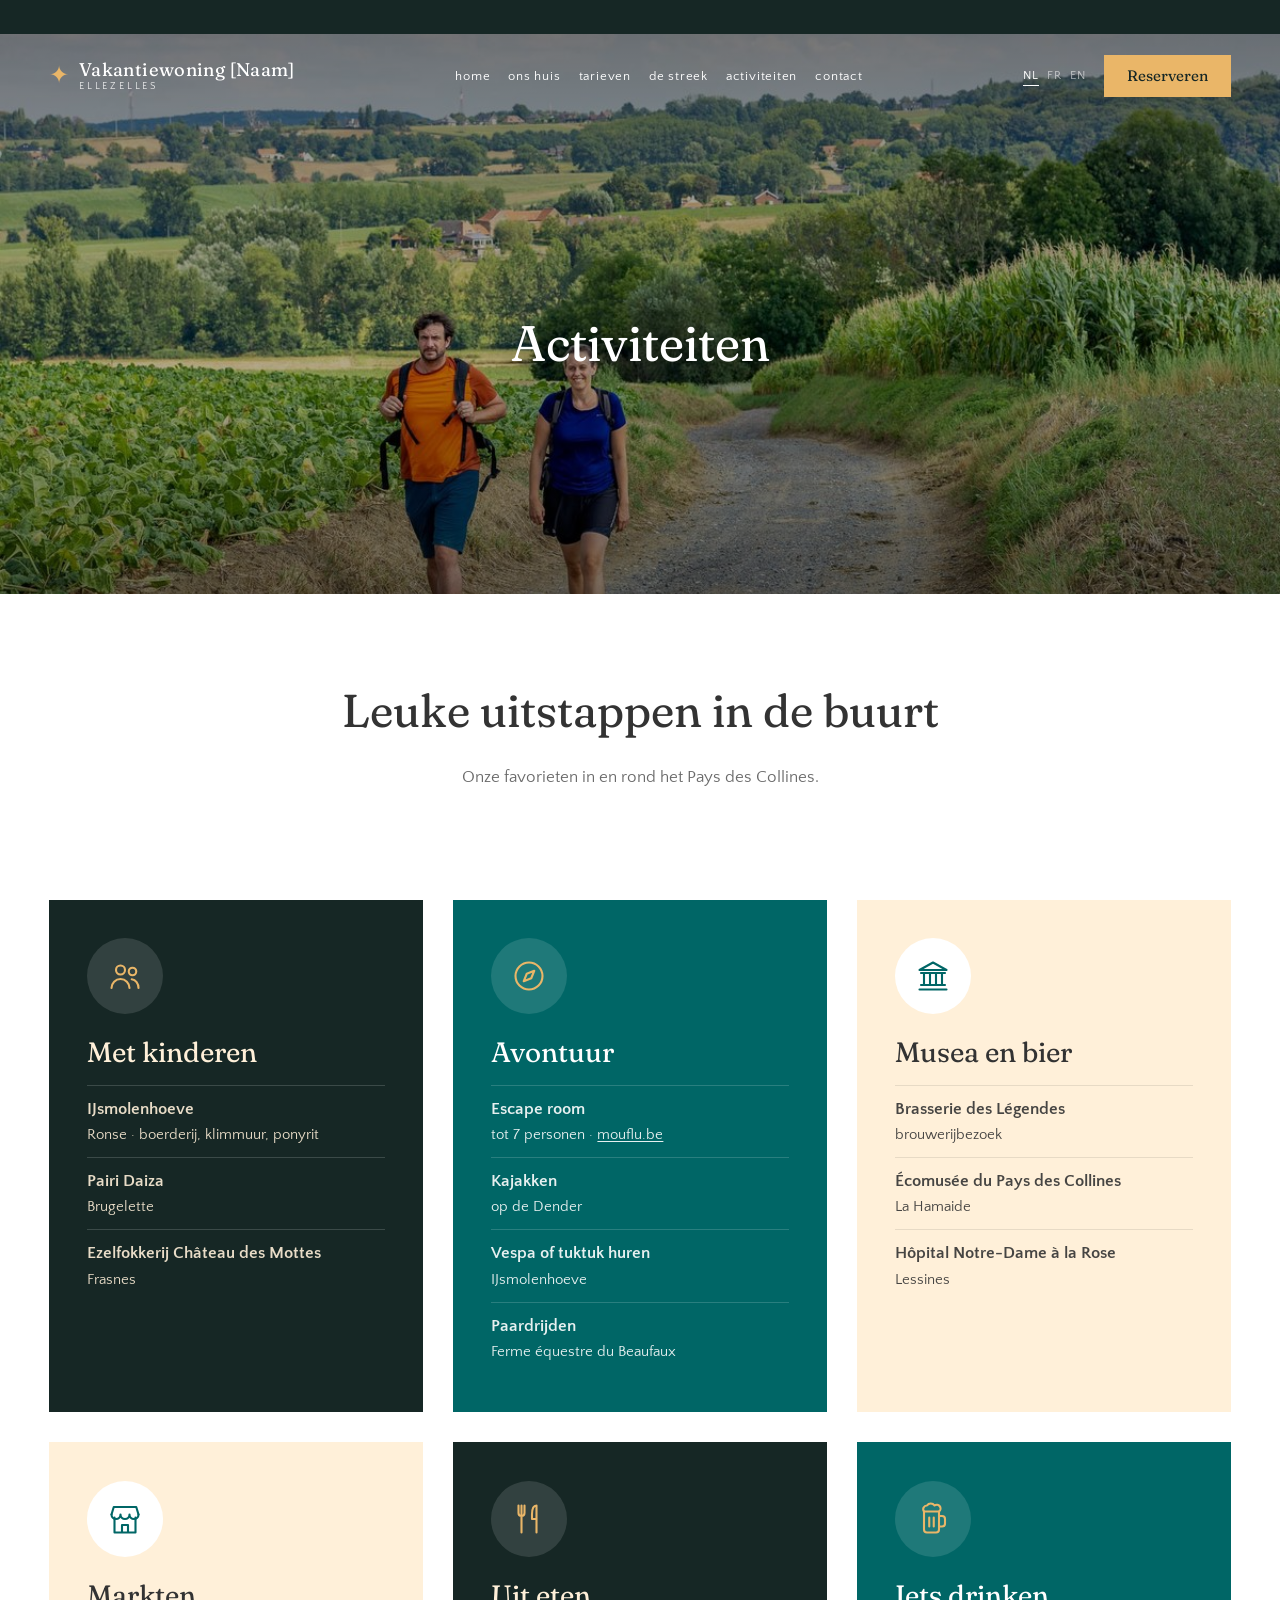
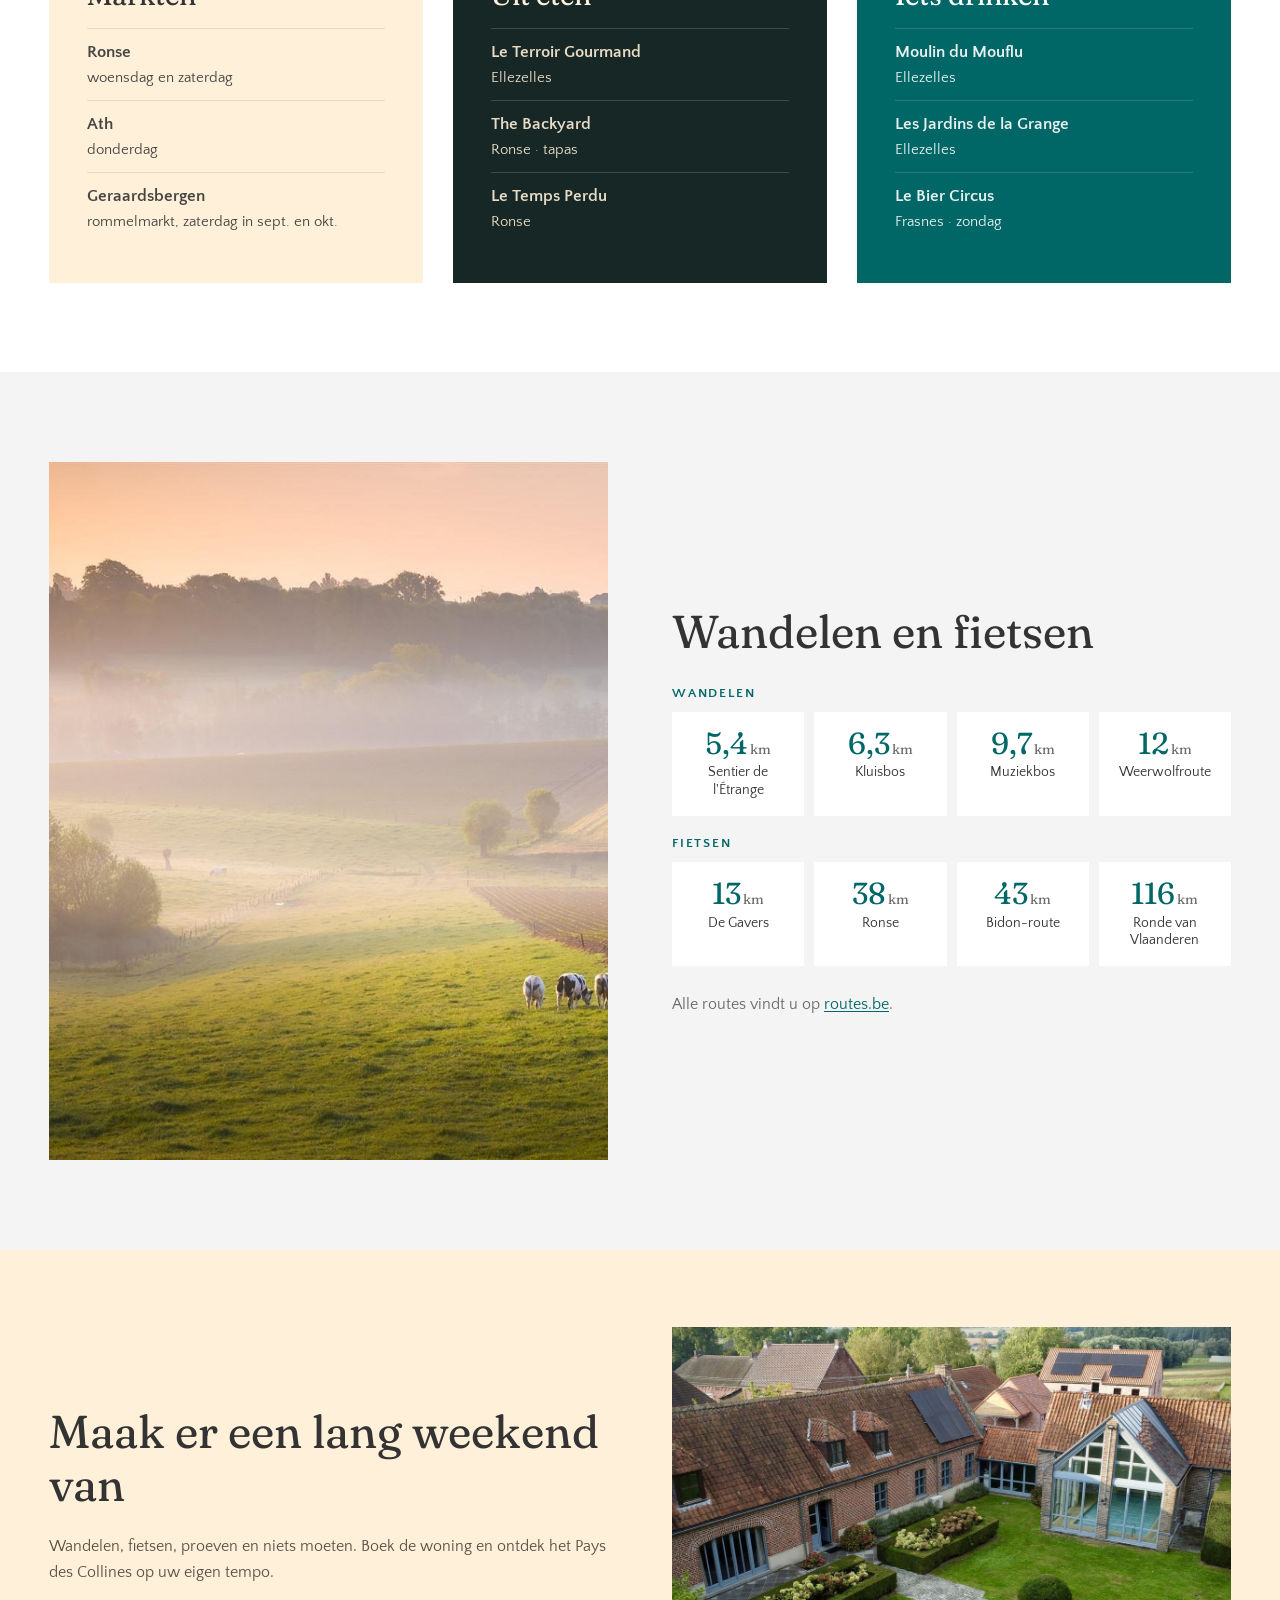
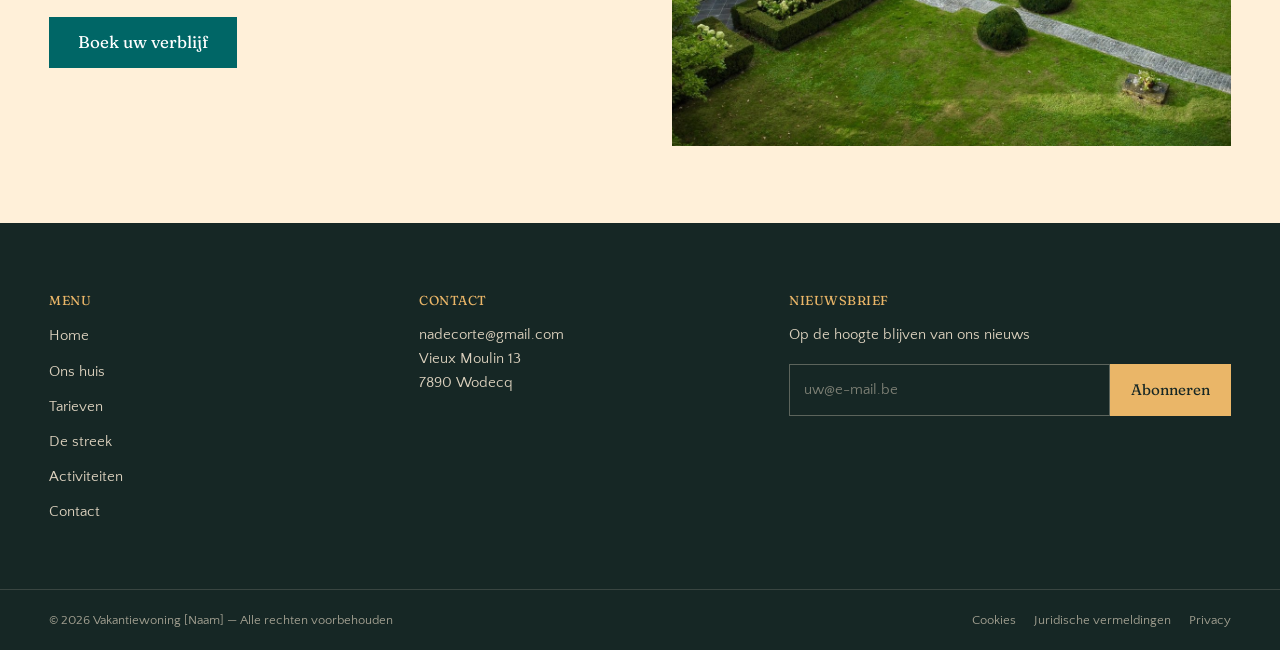
==== activiteiten.html @ 10ca9079 "Activiteiten: Les Frères Louise weg Co-Authored-By: Claude Opus 5.5 <noreply@anthropic.com>" ====
<!DOCTYPE html>
<html lang="nl">
<head>
<meta charset="utf-8">
<meta name="viewport" content="width=device-width, initial-scale=1">
<title>Activiteiten — Vakantiewoning [Naam] in Ellezelles</title>
<meta name="description" content="Leuke uitstappen rond Ellezelles: activiteiten voor kinderen, avontuur, musea, wandel- en fietsroutes en de beste adressen om te eten en te drinken.">

<link rel="preconnect" href="https://fonts.googleapis.com">
<link rel="preconnect" href="https://fonts.gstatic.com" crossorigin>
<!-- LETTERTYPE KOPPEN — zie css/style.css, blok 1b. -->
<link href="https://fonts.googleapis.com/css2?family=Fraunces:SOFT,WONK,opsz,wght@0..100,0..1,9..144,300..500&family=Quattrocento+Sans:wght@400;700&display=swap" rel="stylesheet">
<link rel="stylesheet" href="css/style.css?v=42">
</head>
<body>

<a class="skip-link" href="#main">Naar de inhoud</a>

<!-- ============ AANBIEDINGENBALK ============ -->
<div class="topbar">
  <div class="topbar__track">
    <a href="contact.html#beschikbaarheid">Midweek Escape — 2 nachten vanaf &euro;180</a>
    <a href="contact.html">Wandelarrangement Pays des Collines</a>
    <a href="contact.html">Cadeaubon vanaf &euro;75</a>
    <a href="contact.html#beschikbaarheid">Last minute: dit weekend</a>
  </div>
</div>

<!-- ============ HEADER ============ -->
<header class="header" id="header">
  <div class="header__inner">

    <a class="logo" href="index.html">
      <span class="logo__mark">&#10022;</span>
      <span class="logo__text">
        <strong>Vakantiewoning [Naam]</strong>
        <em>Ellezelles</em>
      </span>
    </a>

    <nav class="nav" id="nav" aria-label="Hoofdnavigatie">
      <ul class="nav__list">
        <li><a href="index.html">Home</a></li>
        <li><a href="over-ons.html">Ons huis</a></li>
        <li><a href="tarieven.html">Tarieven</a></li>
        <li><a href="de-streek.html">De streek</a></li>
        <li><a href="activiteiten.html" aria-current="page">Activiteiten</a></li>
        <li><a href="contact.html">Contact</a></li>
        <li class="nav__cta"><a href="contact.html#beschikbaarheid">Reserveren</a></li>
      </ul>
    </nav>

    <div class="header__actions">
      <div class="lang" aria-label="Taal">
        <a class="is-active" href="#">NL</a>
        <a href="#">FR</a>
        <a href="#">EN</a>
      </div>
      <a class="btn btn--gold" href="contact.html#beschikbaarheid">Reserveren</a>
      <button class="burger" id="burger" aria-expanded="false" aria-controls="nav" aria-label="Navigatie wisselen">
        <span></span><span></span><span></span>
      </button>
    </div>

  </div>
</header>


<main id="main">

  <!-- ============ 1. PAGINAHERO ============ -->
  <section class="pagehero">
    <img class="pagehero__img" src="images/streek/600_1432-Edit_0.jpg" alt="Twee wandelaars op een veldweg tussen de heuvels">
    <div class="pagehero__overlay"></div>
    <div class="pagehero__content">
      <h1>Activiteiten</h1>
    </div>
  </section>

  <!-- ============ 2. INTRO ============ -->
  <section class="section">
    <div class="container">
      <div class="prose">
        <h2>Leuke uitstappen in de buurt</h2>
        <p>Onze favorieten in en rond het Pays des Collines.</p>
      </div>
    </div>
  </section>

  <!-- ============ 3. UITSTAPPEN (6 gekleurde tegels) ============ -->
  <!-- Kleur van een tegel: uitje--donker, uitje--teal of uitje--creme.
       Een tip toevoegen = een <li> kopiëren binnen de tegel. -->
  <section class="section section--tight">
    <div class="container uitjes">

      <article class="uitje uitje--donker">
        <span class="uitje__icoon" aria-hidden="true">
          <svg viewBox="0 0 24 24"><circle cx="9" cy="8" r="3"/><path d="M3 20c0-3.3 2.7-6 6-6s6 2.7 6 6"/><circle cx="17" cy="9" r="2.5"/><path d="M16.5 14.2c2.6.3 4.5 2.8 4.5 5.8"/></svg>
        </span>
        <h3>Met kinderen</h3>
        <ul>
          <li><strong>IJsmolenhoeve</strong> Ronse &middot; boerderij, klimmuur, ponyrit</li>
          <li><strong>Pairi Daiza</strong> Brugelette</li>
          <li><strong>Ezelfokkerij Château des Mottes</strong> Frasnes</li>
        </ul>
      </article>

      <article class="uitje uitje--teal">
        <span class="uitje__icoon" aria-hidden="true">
          <svg viewBox="0 0 24 24"><circle cx="12" cy="12" r="9"/><path d="m15.5 8.5-2 5-5 2 2-5z"/></svg>
        </span>
        <h3>Avontuur</h3>
        <ul>
          <li><strong>Escape room</strong> tot 7 personen &middot; <a href="https://www.mouflu.be" target="_blank" rel="noopener">mouflu.be</a></li>
          <li><strong>Kajakken</strong> op de Dender</li>
          <li><strong>Vespa of tuktuk huren</strong> IJsmolenhoeve</li>
          <li><strong>Paardrijden</strong> Ferme équestre du Beaufaux</li>
        </ul>
      </article>

      <article class="uitje uitje--creme">
        <span class="uitje__icoon" aria-hidden="true">
          <svg viewBox="0 0 24 24"><path d="M3 21h18M4 18h16M12 3l9 5H3zM4 10h16M6 10v8M10 10v8M14 10v8M18 10v8"/></svg>
        </span>
        <h3>Musea en bier</h3>
        <ul>
          <li><strong>Brasserie des Légendes</strong> brouwerijbezoek</li>
          <li><strong>Écomusée du Pays des Collines</strong> La Hamaide</li>
          <li><strong>Hôpital Notre-Dame à la Rose</strong> Lessines</li>
        </ul>
      </article>

      <article class="uitje uitje--creme">
        <span class="uitje__icoon" aria-hidden="true">
          <svg viewBox="0 0 24 24"><path d="M3 9l1.5-5h15L21 9"/><path d="M3 9a3 3 0 0 0 6 0 3 3 0 0 0 6 0 3 3 0 0 0 6 0"/><path d="M5 11v10h14V11M10 21v-5h4v5"/></svg>
        </span>
        <h3>Markten</h3>
        <ul>
          <li><strong>Ronse</strong> woensdag en zaterdag</li>
          <li><strong>Ath</strong> donderdag</li>
          <li><strong>Geraardsbergen</strong> rommelmarkt, zaterdag in sept. en okt.</li>
        </ul>
      </article>

      <article class="uitje uitje--donker">
        <span class="uitje__icoon" aria-hidden="true">
          <svg viewBox="0 0 24 24"><path d="M7 3v18M5 3v5a2 2 0 0 0 4 0V3M17 21V3c-2 0-3 2.5-3 6v3h3"/></svg>
        </span>
        <h3>Uit eten</h3>
        <ul>
          <li><strong>Le Terroir Gourmand</strong> Ellezelles</li>
          <li><strong>The Backyard</strong> Ronse &middot; tapas</li>
          <li><strong>Le Temps Perdu</strong> Ronse</li>
        </ul>
      </article>

      <article class="uitje uitje--teal">
        <span class="uitje__icoon" aria-hidden="true">
          <svg viewBox="0 0 24 24"><path d="M6 7h10v12a2 2 0 0 1-2 2H8a2 2 0 0 1-2-2z"/><path d="M16 10h2a2 2 0 0 1 2 2v3a2 2 0 0 1-2 2h-2M6 7a2.5 2.5 0 0 1 2-4 3 3 0 0 1 5 0 2.5 2.5 0 0 1 3 4M9.5 11v6M12.5 11v6"/></svg>
        </span>
        <h3>Iets drinken</h3>
        <ul>
          <li><strong>Moulin du Mouflu</strong> Ellezelles</li>
          <li><strong>Les Jardins de la Grange</strong> Ellezelles</li>
          <li><strong>Le Bier Circus</strong> Frasnes &middot; zondag</li>
        </ul>
      </article>

    </div>
  </section>

  <!-- ============ 4. WANDELEN EN FIETSEN (foto + kilometers) ============ -->
  <section class="section routesband">
    <div class="container routesband__grid">
      <div class="routesband__media">
        <img loading="lazy" decoding="async" src="images/streek/bezienswaardigheden-vlaamse-ardennen_358_xl.jpg" alt="Glooiende weiden in de Vlaamse Ardennen">
      </div>
      <div class="routesband__body">
        <h2>Wandelen en fietsen</h2>

        <h3>Wandelen</h3>
        <ul class="km">
          <li><span class="km__getal">5,4<small>km</small></span><span class="km__naam">Sentier de l'Étrange</span></li>
          <li><span class="km__getal">6,3<small>km</small></span><span class="km__naam">Kluisbos</span></li>
          <li><span class="km__getal">9,7<small>km</small></span><span class="km__naam">Muziekbos</span></li>
          <li><span class="km__getal">12<small>km</small></span><span class="km__naam">Weerwolfroute</span></li>
        </ul>

        <h3>Fietsen</h3>
        <ul class="km">
          <li><span class="km__getal">13<small>km</small></span><span class="km__naam">De Gavers</span></li>
          <li><span class="km__getal">38<small>km</small></span><span class="km__naam">Ronse</span></li>
          <li><span class="km__getal">43<small>km</small></span><span class="km__naam">Bidon-route</span></li>
          <li><span class="km__getal">116<small>km</small></span><span class="km__naam">Ronde van Vlaanderen</span></li>
        </ul>

        <p class="routesband__tip">Alle routes vindt u op <a href="https://www.routes.be" target="_blank" rel="noopener">routes.be</a>.</p>
      </div>
    </div>
  </section>

  <!-- ============ 5. SLOT-CTA ============ -->
  <section class="cta">
    <div class="container cta__grid">
      <div class="cta__body">
        <h2>Maak er een lang weekend van</h2>
        <p>Wandelen, fietsen, proeven en niets moeten. Boek de woning en ontdek
           het Pays des Collines op uw eigen tempo.</p>
        <a class="btn btn--teal" href="contact.html#beschikbaarheid">Boek uw verblijf</a>
      </div>
      <div class="cta__media">
        <img loading="lazy" decoding="async" src="images/foto/breed-cta.jpg"
             alt="Het huis en de tuin vanuit de lucht">
      </div>
    </div>
  </section>

</main>

<!-- ============ FOOTER ============ -->
<footer class="footer">
  <div class="container footer__grid">

    <nav class="footer__col">
      <h4>Menu</h4>
      <ul>
        <li><a href="index.html">Home</a></li>
        <li><a href="over-ons.html">Ons huis</a></li>
        <li><a href="tarieven.html">Tarieven</a></li>
        <li><a href="de-streek.html">De streek</a></li>
        <li><a href="activiteiten.html" aria-current="page">Activiteiten</a></li>
        <li><a href="contact.html">Contact</a></li>
        <li class="nav__cta"><a href="contact.html#beschikbaarheid">Reserveren</a></li>
      </ul>
    </nav>

    <div class="footer__col">
      <h4>Contact</h4>
      <p>
        <a href="mailto:nadecorte@gmail.com">nadecorte@gmail.com</a><br>
        Vieux Moulin 13<br>
        7890 Wodecq
      </p>
    </div>

    <div class="footer__col footer__col--news">
      <h4>Nieuwsbrief</h4>
      <p>Op de hoogte blijven van ons nieuws</p>
      <form class="news-form" onsubmit="return false">
        <label class="sr-only" for="nieuwsbriefmail">E-mailadres</label>
        <input id="nieuwsbriefmail" type="email" placeholder="uw@e-mail.be" required>
        <button class="btn btn--gold" type="submit">Abonneren</button>
      </form>
    </div>

  </div>

  <div class="footer__bar">
    <div class="container footer__bar-inner">
      <span>&copy; <span id="year"></span> Vakantiewoning [Naam] &mdash; Alle rechten voorbehouden</span>
      <span class="footer__legal">
        <a href="#">Cookies</a>
        <a href="#">Juridische vermeldingen</a>
        <a href="#">Privacy</a>
      </span>
    </div>
  </div>
</footer>

<script src="js/main.js?v=28"></script>
</body>
</html>
---- css/style.css ----
/* =========================================================
   Vakantiewoning [Naam] — stylesheet
   Structuur & designtokens overgenomen van sanglier-durbuy.be
   ========================================================= */

/* ---------- 1. Tokens ---------- */
:root{
  /* Kleuren (uit de referentiesite) */
  --teal:        #006666;   /* primaire knoppen / links */
  --teal-dark:   #004f4f;
  --dark:        #162725;   /* donkergroene band (aanbiedingen) */
  --gold:        #eab668;   /* accentknop 'Reserveren' */
  --gold-dark:   #d79f4d;
  --cream:       #fff0d9;   /* slot-CTA achtergrond */
  --grey:        #f4f4f4;   /* lichte sectie-achtergrond */
  --border:      #d6d6d6;
  --text:        #333333;
  --text-soft:   #6b6b6b;
  --white:       #ffffff;

  /* Typografie — zie blok 1b voor het omzetten naar Recoleta */
  --font-head: "Fraunces", "Recoleta", Georgia, Times, serif;
  --font-body: "Quattrocento Sans", Helvetica, Arial, sans-serif;

  /* Fraunces zo dicht mogelijk bij Recoleta: zachte, ronde schreven.
     Zet dit op 'normal' zodra Recoleta zelf actief is. */
  --head-variation: "SOFT" 60, "WONK" 1;

  /* Maten */
  --container: 1230px;
  --pad: 24px;            /* horizontale marge van .container */
  --gap: 30px;
  --header-h: 84px;
  --topbar-h: 34px;

  --ease: cubic-bezier(.4,0,.2,1);
}

/* =========================================================
   1b. RECOLETA AANZETTEN
   ---------------------------------------------------------
   De referentiesite gebruikt Recoleta (Latinotype). Dat is een
   betaald lettertype: de .woff2-bestanden op sanglier-durbuy.be
   zijn voor DAT domein gelicentieerd en mogen niet gekopieerd
   worden. Twee wettige routes:

   ROUTE A — Adobe Fonts (inbegrepen bij Creative Cloud)
     1. Voeg Recoleta toe aan een webproject op fonts.adobe.com
     2. Plak de <link> uit Adobe in index.html (staat er al klaar)
     3. Zet hieronder de ROUTE-A-regels aan

   ROUTE B — eigen webfontlicentie (MyFonts / Fontspring / Latinotype)
     1. Koop de webfontlicentie, download de .woff2-bestanden
     2. Zet ze in  fonts/
     3. Zet hieronder de @font-face-regels en de ROUTE-B-regel aan

   In beide gevallen hoef je verder NIETS aan de rest van dit
   bestand te veranderen: alle koppen volgen --font-head.
   ========================================================= */

/* --- ROUTE A: Adobe Fonts --- */
/*
:root{
  --font-head: "recoleta", Georgia, Times, serif;
  --head-variation: normal;
}
*/

/* --- ROUTE B: zelf gehost (eigen licentie) --- */
/*
@font-face{
  font-family:"Recoleta";
  src:url("../fonts/recoleta-regular.woff2") format("woff2");
  font-weight:400; font-style:normal; font-display:swap;
}
@font-face{
  font-family:"Recoleta";
  src:url("../fonts/recoleta-medium.woff2") format("woff2");
  font-weight:500; font-style:normal; font-display:swap;
}
:root{
  --font-head: "Recoleta", Georgia, Times, serif;
  --head-variation: normal;
}
*/

/* ---------- 2. Reset ---------- */
*,*::before,*::after{box-sizing:border-box}
html{scroll-behavior:smooth}
body{
  margin:0;
  font-family:var(--font-body);
  font-size:16px;
  line-height:1.6;
  color:var(--text);
  background:var(--white);
  -webkit-font-smoothing:antialiased;
}
img{max-width:100%;display:block}
a{color:inherit;text-decoration:none}
ul{list-style:none;margin:0;padding:0}
button{font:inherit;cursor:pointer;border:0;background:none;color:inherit}

h1,h2,h3,h4,
.btn,.link-arrow,.card__link,.card__price,.logo__text strong{
  font-family:var(--font-head);
  font-variation-settings:var(--head-variation);
}
h1,h2,h3,h4{
  font-weight:400;
  margin:0 0 .5em;
  line-height:1.15;
}
h1{font-size:clamp(2.25rem,4.6vw,4rem)}
h2{font-size:clamp(1.85rem,3.6vw,3rem)}   /* referentie: 48px op desktop */
h3{font-size:clamp(1.35rem,2.1vw,2.25rem)}
h4{font-size:1.05rem;letter-spacing:.04em;text-transform:uppercase}
p{margin:0 0 1.1em}

.sr-only{position:absolute;width:1px;height:1px;padding:0;margin:-1px;overflow:hidden;clip:rect(0 0 0 0);white-space:nowrap;border:0}
.skip-link{position:absolute;left:-9999px;top:0;z-index:999;background:var(--teal);color:#fff;padding:12px 20px}
.skip-link:focus{left:0}

:focus-visible{outline:2px solid var(--gold);outline-offset:3px}

/* ---------- 3. Layout helpers ---------- */
.container{width:100%;max-width:var(--container);margin-inline:auto;padding-inline:var(--pad)}
.container--narrow{max-width:820px;text-align:center}

.section{padding:clamp(64px,7vw,100px) 0}
.section--tight{padding-top:0}
.section--grey{background:var(--grey)}

.section__title{text-align:center;margin-bottom:1.2em}
.section__head{
  display:flex;align-items:baseline;justify-content:space-between;
  gap:20px;flex-wrap:wrap;margin-bottom:40px;
}
.section__head .section__title{text-align:left;margin:0}

/* ---------- 4. Knoppen & links ---------- */
.btn{
  display:inline-block;
  font-family:var(--font-head);
  font-size:1.0625rem;
  line-height:1.2;
  padding:14px 28px;
  border-radius:0;                /* de referentie gebruikt rechte hoeken */
  border:1px solid transparent;
  transition:background .25s var(--ease),color .25s var(--ease),border-color .25s var(--ease);
  white-space:nowrap;
}
.btn--teal{background:var(--teal);color:#fff}
.btn--teal:hover{background:var(--teal-dark)}
.btn--gold{background:var(--gold);color:var(--dark)}
.btn--gold:hover{background:var(--gold-dark)}
.btn--outline{background:rgba(255,255,255,.12);color:#fff;border-color:#fff;backdrop-filter:blur(3px)}
.btn--outline:hover{background:#fff;color:var(--dark)}

.link-arrow{
  font-family:var(--font-head);
  color:var(--teal);
  border-bottom:1px solid currentColor;
  padding-bottom:2px;
  transition:opacity .2s var(--ease);
}
.link-arrow::after{content:" \2192"}
.link-arrow:hover{opacity:.65}

/* ---------- 5. Aanbiedingenbalk ---------- */
.topbar{
  height:var(--topbar-h);
  background:var(--dark);
  color:var(--cream);
  overflow:hidden;
  position:relative;
  z-index:60;
}
.topbar__track{
  display:flex;gap:48px;align-items:center;height:100%;
  white-space:nowrap;
  padding-left:100%;
  animation:ticker 34s linear infinite;
  font-size:.8125rem;letter-spacing:.03em;
}
.topbar__track a{border-bottom:1px solid transparent}
.topbar__track a:hover{border-color:var(--gold)}
.topbar:hover .topbar__track{animation-play-state:paused}
@keyframes ticker{to{transform:translateX(-100%)}}
@media (prefers-reduced-motion:reduce){
  .topbar__track{animation:none;padding-left:0;justify-content:center;overflow-x:auto}
}

/* ---------- 6. Header ---------- */
.header{
  position:fixed;
  top:var(--topbar-h);
  left:0;right:0;
  z-index:50;
  height:var(--header-h);
  transition:background .3s var(--ease),box-shadow .3s var(--ease),top .3s var(--ease);
}
.header__inner{
  max-width:var(--container);margin-inline:auto;padding-inline:var(--pad);
  height:100%;
  display:flex;align-items:center;justify-content:space-between;gap:24px;
}

/* transparant boven de hero, wit zodra je scrolt */
.header.is-stuck{
  top:0;
  background:var(--white);
  box-shadow:0 1px 0 var(--border);
}
.header.is-stuck a,.header.is-stuck .burger span{color:var(--text)}
.header.is-stuck .burger span{background:var(--text)}
.header.is-stuck .logo__mark{color:var(--teal)}

.logo{display:flex;align-items:center;gap:10px;color:#fff}
.logo__mark{font-size:1.5rem;color:var(--gold);line-height:1}
.logo__text{display:flex;flex-direction:column;line-height:1.1}
.logo__text strong{font-family:var(--font-head);font-weight:400;font-size:1.15rem;letter-spacing:.02em;white-space:nowrap}
.logo__text em{font-style:normal;font-size:.625rem;letter-spacing:.28em;text-transform:uppercase;opacity:.8}

.nav__list{display:flex;align-items:center;gap:26px}
.nav__cta{display:none}
.nav__list > li > a{
  color:#fff;font-size:.875rem;letter-spacing:.06em;text-transform:lowercase;white-space:nowrap;
  padding:8px 0;border-bottom:1px solid transparent;
}
.nav__list > li > a:hover{border-color:currentColor}

.has-sub{position:relative}
.sub{
  position:absolute;top:100%;left:-18px;min-width:210px;
  background:var(--white);padding:10px 0;
  box-shadow:0 12px 30px rgba(0,0,0,.14);
  opacity:0;visibility:hidden;transform:translateY(8px);
  transition:.22s var(--ease);
}
.has-sub:hover .sub,.has-sub:focus-within .sub{opacity:1;visibility:visible;transform:none}
.sub a{display:block;padding:9px 18px;color:var(--text);font-size:.875rem}
.sub a:hover{background:var(--grey);color:var(--teal)}

.header__actions{display:flex;align-items:center;gap:18px}
.lang{display:flex;gap:8px;font-size:.75rem;letter-spacing:.08em;color:#fff}
.lang a{opacity:.6;text-transform:uppercase}
.lang a:hover,.lang .is-active{opacity:1;border-bottom:1px solid currentColor}
.header__actions .btn{padding:11px 22px;font-size:.95rem}

.burger{display:none;flex-direction:column;gap:5px;padding:8px}
.burger span{display:block;width:24px;height:2px;background:#fff;transition:.25s var(--ease)}

/* ---------- 7. Cadeaubon-zijtab ---------- */
.gifttab{
  position:fixed;right:0;top:42%;z-index:45;
  background:var(--gold);color:var(--dark);
  font-family:var(--font-head);font-size:.9rem;
  padding:12px 18px;
  transform-origin:100% 0;
  transform:rotate(-90deg) translateY(-100%);
  box-shadow:0 4px 14px rgba(0,0,0,.18);
}
.gifttab:hover{background:var(--gold-dark)}

/* ---------- 8. Hero ---------- */
.hero{
  position:relative;
  height:100vh;min-height:620px;
  display:flex;align-items:center;justify-content:center;
  text-align:center;color:#fff;
  overflow:hidden;
}
.hero__img{position:absolute;inset:0;width:100%;height:100%;object-fit:cover}
.hero__overlay{
  position:absolute;inset:0;
  background:linear-gradient(180deg,rgba(0,0,0,.55) 0%,rgba(0,0,0,.25) 42%,rgba(0,0,0,.6) 100%);
}
.hero__content{position:relative;max-width:1000px;padding:0 24px}
.hero__content h1{margin-bottom:.35em;text-shadow:0 2px 24px rgba(0,0,0,.4)}
.hero__sub{font-size:1.125rem;opacity:.92;margin-bottom:2em}
.hero__actions{display:flex;gap:14px;justify-content:center;flex-wrap:wrap}

.hero__scroll{
  position:absolute;bottom:34px;left:50%;transform:translateX(-50%);
  width:24px;height:38px;border:1px solid rgba(255,255,255,.7);border-radius:14px;
}
.hero__scroll span{
  position:absolute;left:50%;top:8px;width:3px;height:7px;border-radius:2px;
  background:#fff;transform:translateX(-50%);
  animation:wheel 1.7s infinite var(--ease);
}
@keyframes wheel{0%{opacity:0;top:8px}30%{opacity:1}100%{opacity:0;top:22px}}

/* ---------- 9. Intro ---------- */
.intro{padding-bottom:clamp(56px,5.5vw,72px)}   /* de fototegels volgen meteen */
.intro p{font-size:1.0625rem;color:var(--text-soft);margin-bottom:2em}
.intro p:last-child{margin-bottom:0}

/* ---------- 9b. Het huis in het kort (iconen) ---------- */
/* staat vlak onder de hero; de intro eronder zorgt zelf voor de ruimte */
.kenmerken{padding-bottom:0}
.kenmerken__lijst{
  display:grid;grid-template-columns:repeat(4,1fr);
  border-top:1px solid var(--border);border-bottom:1px solid var(--border);
}
.kenmerk{
  display:flex;flex-direction:column;align-items:center;gap:14px;
  padding:32px 16px;text-align:center;
}
.kenmerk + .kenmerk{border-left:1px solid var(--border)}
.kenmerk__icoon{
  display:grid;place-items:center;
  width:72px;height:72px;border-radius:50%;
  background:var(--cream);color:var(--teal);
}
.kenmerk__icoon svg{
  width:34px;height:34px;
  fill:none;stroke:currentColor;stroke-width:1.4;stroke-linecap:round;stroke-linejoin:round;
}
.kenmerk__tekst{
  font-family:var(--font-head);font-variation-settings:var(--head-variation);
  font-size:1.2rem;line-height:1.3;
}
/* voorzieningen op Ons huis: kleine ronde icoontjes per ruimte,
   gecentreerd onder een sectietitel, links in een tekstblok (--links) */
.voorzieningen__lijst{
  display:flex;flex-wrap:wrap;justify-content:center;gap:24px 8px;
  list-style:none;margin:0 0 40px;padding:0;
}
.voorzieningen__lijst--links{justify-content:flex-start;margin:1.6em 0 0}
/* naast een foto: vast raster van 4, zodat de rijen even lang blijven */
.split__body .voorzieningen__lijst{display:grid;grid-template-columns:repeat(4,1fr)}
.split__body .voorziening{width:auto;min-width:0}
.split__body .voorziening__naam{font-size:.82rem}
.voorziening{
  display:flex;flex-direction:column;align-items:center;gap:10px;
  width:108px;text-align:center;
}
.voorziening .kenmerk__icoon{width:56px;height:56px}
.voorziening .kenmerk__icoon svg{width:26px;height:26px}
.voorziening__naam{font-size:.92rem;line-height:1.3}
@media (max-width:760px){
  .voorzieningen__lijst{gap:20px 4px}
  .split__body .voorzieningen__lijst{grid-template-columns:repeat(3,1fr)}
  .voorziening{width:100px}
  .voorziening .kenmerk__icoon{width:50px;height:50px}
  .voorziening .kenmerk__icoon svg{width:24px;height:24px}
  .voorziening__naam{font-size:.85rem}
  .kenmerken__lijst{grid-template-columns:repeat(2,1fr)}
  .kenmerk:nth-child(3){border-left:0}
  .kenmerk:nth-child(n+3){border-top:1px solid var(--border)}
  .kenmerk{padding:24px 10px}
  .kenmerk__icoon{width:60px;height:60px}
  .kenmerk__icoon svg{width:28px;height:28px}
  .kenmerk__tekst{font-size:1.05rem}
}

/* ---------- 10a. Carousel (Ons huis + Aanbiedingen) ----------
   Werkt zoals de referentiesite: op desktop staan de 4 items exact naast
   elkaar en valt er niets te scrollen; zodra het scherm smaller wordt,
   worden het swipebare kaarten waarbij de volgende kaart uitsteekt.      */
.carousel{
  display:flex;
  gap:var(--gap);
  overflow-x:auto;
  overflow-y:hidden;
  scroll-snap-type:x mandatory;
  overscroll-behavior-x:contain;
  -webkit-overflow-scrolling:touch;
  scrollbar-width:none;            /* Firefox */
  -ms-overflow-style:none;         /* oude Edge */
}
.carousel::-webkit-scrollbar{display:none}
.carousel > *{
  flex:0 0 calc((100% - 3 * var(--gap)) / 4);
  scroll-snap-align:start;
}

/* ---------- 10b. Tegels 'Ons huis' ---------- */
.tile{
  position:relative;
  height:400px;                 /* zelfde tegelhoogte als de referentie */
  overflow:hidden;
  display:flex;align-items:flex-end;
  color:#fff;
}
.tile img{
  position:absolute;inset:0;width:100%;height:100%;object-fit:cover;
  transition:transform .7s var(--ease);
}
.tile__veil{
  position:absolute;inset:0;
  background:linear-gradient(180deg,rgba(0,0,0,0) 35%,rgba(0,0,0,.68) 100%);
}
.tile h3{
  position:relative;margin:0;padding:26px;
  font-size:clamp(1.25rem,1.8vw,1.7rem);
}
.tile:hover img{transform:scale(1.06)}
.tile img.tile__img--wandelaars{object-position:40% center}   /* brede foto: beide wandelaars in beeld */

/* ---------- 11. Aanbiedingen (donkere band) ---------- */
.offers{background:var(--dark);color:var(--cream)}
.offers__head{
  display:flex;align-items:center;justify-content:space-between;
  gap:20px;margin-bottom:40px;
}
.offers .section__title{text-align:left;margin:0}
.offers__cta{text-align:center;margin-top:46px}

.slider__nav{display:flex;gap:10px}
.slider__btn{
  width:44px;height:44px;border:1px solid rgba(255,240,217,.45);
  font-size:1.4rem;line-height:1;color:var(--cream);
  transition:.25s var(--ease);
}
.slider__btn:hover{background:var(--cream);color:var(--dark)}
.slider__btn[disabled]{opacity:.3;cursor:default}
.slider__btn[disabled]:hover{background:none;color:var(--cream)}

/* ---------- 12. Kaarten ---------- */
.card__media{overflow:hidden;margin-bottom:18px;aspect-ratio:4/3;background:var(--grey)}
.card__media img{width:100%;height:100%;object-fit:cover;transition:transform .6s var(--ease)}
.card:hover .card__media img{transform:scale(1.05)}

.card__title{font-size:1.25rem;margin-bottom:.35em}
.card__label{
  display:inline-block;margin-bottom:8px;
  font-size:.6875rem;letter-spacing:.16em;text-transform:uppercase;
  color:var(--gold);
}
.card__price{font-family:var(--font-head);color:var(--gold);margin-bottom:.4em}
.card__text,.card__meta{font-size:.9375rem;color:var(--text-soft);margin-bottom:.8em}
.offers .card__text{color:rgba(255,240,217,.75)}
.card__date{
  display:block;font-size:.75rem;letter-spacing:.1em;
  color:var(--text-soft);margin-bottom:8px;
}
.card__link{
  font-family:var(--font-head);font-size:.95rem;color:var(--teal);
  border-bottom:1px solid currentColor;padding-bottom:2px;
}
.offers .card__link{color:var(--gold)}

.grid-4{display:grid;grid-template-columns:repeat(4,1fr);gap:var(--gap)}

/* ---------- 13. Beeld + tekst ---------- */
.imgtext__grid{
  display:grid;grid-template-columns:1fr 1fr;
  gap:clamp(30px,5vw,70px);align-items:center;
}
.imgtext__media{aspect-ratio:3/2;overflow:hidden;background:var(--grey)}
.imgtext__media img{width:100%;height:100%;object-fit:cover}
.imgtext__body p{color:var(--text-soft)}
.imgtext__actions{display:flex;align-items:center;gap:26px;flex-wrap:wrap;margin-top:1.4em}

/* ---------- 14. Slot-CTA ---------- */
.cta{background:var(--cream)}
.cta__grid{
  display:grid;grid-template-columns:1fr 1fr;
  gap:clamp(30px,5vw,70px);align-items:center;
  padding-block:clamp(50px,6vw,80px);
}
.cta__body p{color:#5d5245;margin-bottom:2em}
.cta__media{aspect-ratio:4/3;overflow:hidden}
.cta__media img{width:100%;height:100%;object-fit:cover}

/* ---------- 15. Footer ---------- */
.footer{background:var(--dark);color:rgba(255,240,217,.85);padding-top:70px}
.footer__grid{
  display:grid;grid-template-columns:1fr 1fr 1.3fr;
  gap:var(--gap);padding-bottom:54px;
}
.footer h4{color:var(--gold);margin-bottom:1.2em;font-size:.8125rem}
.footer__col li{margin-bottom:.6em}
.footer__col a{font-size:.9375rem;border-bottom:1px solid transparent}
.footer__col a:hover{border-color:var(--gold);color:var(--gold)}
.footer__col p{font-size:.9375rem}

.news-form{display:flex;gap:0;flex-wrap:wrap}
.news-form input{
  flex:1 1 150px;min-width:0;
  padding:13px 14px;border:1px solid rgba(255,240,217,.3);
  background:transparent;color:inherit;font:inherit;font-size:.9375rem;
}
.news-form input::placeholder{color:rgba(255,240,217,.45)}
.news-form .btn{padding:13px 20px;font-size:.95rem}

.footer__bar{border-top:1px solid rgba(255,240,217,.15);padding:20px 0}
.footer__bar-inner{
  display:flex;justify-content:space-between;gap:16px;flex-wrap:wrap;
  font-size:.8125rem;color:rgba(255,240,217,.6);
}
.footer__legal{display:flex;gap:18px}
.footer__legal a:hover{color:var(--gold)}

/* =========================================================
   15b. BINNENPAGINA'S  (over-ons.html e.d.)
   ========================================================= */

/* ---- Kleine hero bovenaan een binnenpagina (referentie: 560px) ---- */
.pagehero{
  position:relative;
  height:560px;
  display:flex;align-items:center;justify-content:center;
  text-align:center;color:#fff;
  overflow:hidden;
}
.pagehero__img{position:absolute;inset:0;width:100%;height:100%;object-fit:cover}
.pagehero__img--laag{object-position:70% 65%}   /* onderwerp (koeien) zit laag en rechts in de foto */
.pagehero__overlay{
  position:absolute;inset:0;
  background:linear-gradient(180deg,rgba(0,0,0,.5) 0%,rgba(0,0,0,.25) 50%,rgba(0,0,0,.5) 100%);
}
.pagehero__content{position:relative;padding:60px 24px 0;max-width:900px}
.pagehero h1{
  font-size:clamp(2.25rem,3.9vw,3.375rem);   /* referentie: 54px */
  text-shadow:0 2px 24px rgba(0,0,0,.4);
  margin:0;
}

/* ---- Gecentreerd tekstblok ---- */
.prose{text-align:center;max-width:820px;margin-inline:auto}
.prose h2{margin-bottom:.6em}
.prose p{color:var(--text-soft);font-size:1.0625rem}
.prose .btn{margin-top:1.2em}

/* ---- Tarieven: eenvoudige prijstabellen ---- */
.tarieven{max-width:820px}
.tarieven__tabel{width:100%;border-collapse:collapse;margin-bottom:56px}
.tarieven__tabel caption{
  text-align:left;margin-bottom:.5em;
  font-family:var(--font-head);font-variation-settings:var(--head-variation);font-size:1.6rem;
}
.tarieven__tabel th,
.tarieven__tabel td{padding:18px 14px;border-bottom:1px solid var(--border);text-align:left;vertical-align:top}
.tarieven__tabel thead th{
  border-bottom:2px solid var(--teal);padding-top:0;
  font-size:.78rem;font-weight:700;letter-spacing:.12em;text-transform:uppercase;color:var(--teal);
}
.tarieven__tabel tbody th{font-weight:700}
.tarieven__tabel tbody tr:first-child > *{border-top:1px solid var(--border)}
.tarieven__tabel thead + tbody tr:first-child > *{border-top:0}
.tarieven__tabel td{color:var(--text-soft)}
.tarieven__tabel .tarieven__prijs-kol{text-align:right;white-space:nowrap}
.tarieven__prijs{
  font-family:var(--font-head);font-variation-settings:var(--head-variation);
  font-size:1.35rem;color:var(--text);
}
.tarieven__sub{display:block;font-weight:400;font-size:.9rem;color:var(--text-soft)}
.tarieven__noot{text-align:center;color:var(--text-soft);font-size:1.0625rem;margin:0}
.tarieven__info{
  display:grid;grid-template-columns:1fr 1fr;gap:clamp(32px,5vw,64px);
  margin-top:56px;padding-top:48px;border-top:1px solid var(--border);
}
.tarieven__info h3{font-size:1.35rem;margin:0 0 .8em}
.tarieven__info ul + h3{margin-top:1.8em}
.tarieven__lijst{list-style:none;margin:0;padding:0}
.tarieven__lijst li{position:relative;padding-left:28px;margin-bottom:.7em;color:var(--text-soft);line-height:1.55}
.tarieven__lijst li::before{
  content:"";position:absolute;left:4px;top:.6em;
  width:7px;height:7px;border-radius:50%;background:var(--teal);
}
.tarieven__lijst--ja li::before{
  width:12px;height:6px;border-radius:0;background:none;top:.45em;left:2px;
  border-left:2px solid var(--teal);border-bottom:2px solid var(--teal);transform:rotate(-45deg);
}
.tarieven__lijst--nee li::before{width:12px;height:2px;border-radius:0;top:.75em;left:2px;background:var(--text-soft)}
.tarieven__regels{margin-top:48px;padding-top:48px;border-top:1px solid var(--border)}
.tarieven__regels h3{font-size:1.35rem;margin:0 0 .8em}
.tarieven__regels .tarieven__lijst{columns:2;column-gap:clamp(32px,5vw,64px)}
.tarieven__regels li{break-inside:avoid}
@media (max-width:760px){
  .tarieven__info{grid-template-columns:1fr}
  .tarieven__regels .tarieven__lijst{columns:1}
}
@media (max-width:600px){
  .tarieven__tabel th,
  .tarieven__tabel td{padding:14px 8px}
  .tarieven__prijs{font-size:1.15rem}
}

/* ---- Beeld + tekst, om en om (referentie: groot beeld, smalle kolom) ---- */
.container--wide{max-width:1360px}

.split__grid{
  display:grid;
  grid-template-columns:minmax(0,1.55fr) minmax(280px,420px);
  gap:clamp(32px,4vw,60px);
  align-items:center;
}
.split__media{aspect-ratio:5/4;overflow:hidden;background:var(--grey)}
.split__media img{width:100%;height:100%;object-fit:cover}
.split__body p{color:var(--text-soft)}
.split__body .btn{margin-top:.8em}

/* omgekeerde variant: beeld rechts */
.split--reverse .split__grid{
  grid-template-columns:minmax(280px,420px) minmax(0,1.55fr);
}
.split--reverse .split__media{order:2}

/* ---- Fotogalerij: vier vierkanten per rij ---- */
.gallery{
  display:grid;
  grid-template-columns:repeat(4,1fr);
  gap:30px;                 /* referentie: 30px, ook op mobiel */
}
.gallery a,.gallery__item{display:block;overflow:hidden;background:var(--grey)}
.gallery img{
  width:100%;aspect-ratio:1;object-fit:cover;
  transition:transform .6s var(--ease);
}
.gallery a:hover img{transform:scale(1.06)}
.gallery[data-galerij] a{cursor:zoom-in}

/* ---- De slaapkamers, kamer per kamer (Ons huis) ---- */
.kamers .section__title{margin-bottom:.4em}
.kamers__intro{text-align:center;margin:0 0 2em}
.kamers__raster{display:grid;grid-template-columns:repeat(4,1fr);gap:var(--gap)}
.kamer{display:flex;flex-direction:column;background:var(--grey)}
.kamer__fotos{position:relative;display:grid;gap:6px}
.kamer__fotos a{display:block;overflow:hidden;cursor:zoom-in;background:var(--border)}
.kamer__fotos a[hidden]{display:none}   /* extra foto's: alleen in de grote weergave */
.kamer__fotos img{width:100%;height:100%;aspect-ratio:4/3;object-fit:cover;transition:transform .6s var(--ease)}
.kamer__fotos a:hover img{transform:scale(1.05)}
.kamer__aantal{
  position:absolute;right:10px;bottom:10px;pointer-events:none;
  padding:4px 10px;background:rgba(22,39,37,.8);color:#fff;font-size:.8125rem;
}
.kamer__tekst{padding:22px 22px 24px}
.kamer__naam{font-size:1.5rem;margin-bottom:.4em}
.kamer__tekst p{margin-bottom:.8em}
.kamer__lijst li{
  position:relative;padding-left:20px;margin-top:6px;
  font-size:.9375rem;color:var(--text-soft);
}
.kamer__lijst li::before{
  content:"";position:absolute;left:0;top:.55em;
  width:8px;height:8px;border-radius:50%;background:var(--teal);
}
/* slaapkamer 1: over de volle breedte, drie foto's naast de tekst */
.kamer--groot{grid-column:1 / -1;flex-direction:row}
.kamer--groot .kamer__fotos{flex:0 0 66%;grid-template-columns:2fr 1fr}
.kamer--groot .kamer__fotos img{aspect-ratio:auto}
.kamer--groot .kamer__fotos a:first-child img{aspect-ratio:4/3}
.kamer--groot .kamer__tekst{align-self:center;padding:32px 36px}
.kamer--groot .kamer__naam{font-size:clamp(1.6rem,2.4vw,2.1rem)}
/* algemeen blok 'Badkamer en wc' onder de kamers */
.kamers__gedeeld{
  display:grid;grid-template-columns:1fr 2fr;align-items:center;
  background:var(--grey);
}
.kamers__gedeeld .kamer__tekst{padding:28px 36px}
.kamers__gedeeld .kamer__lijst li{font-size:1rem}
@media (max-width:1000px){
  .kamers__raster{grid-template-columns:repeat(2,1fr)}
  .kamer--groot{flex-direction:column}
  .kamer--groot .kamer__fotos{flex:none}
  .kamer--groot .kamer__tekst{align-self:stretch;padding:22px 22px 24px}
}
@media (max-width:600px){
  .kamers__raster{grid-template-columns:1fr}
  .kamers__gedeeld{grid-template-columns:1fr}
  .kamers__gedeeld .kamer__tekst{padding:22px 22px 24px}
}

/* ---- Foto groot bekijken (js/main.js blok 7) ---- */
.lichtbak{
  width:100%;height:100%;max-width:none;max-height:none;
  margin:0;padding:0;border:0;
  background:transparent;color:#fff;
}
.lichtbak[open]{display:flex;align-items:center;justify-content:center;gap:20px}
.lichtbak::backdrop{background:rgba(10,20,19,.93)}
.lichtbak__figuur{
  margin:0;max-width:min(900px,84vw);
  display:flex;flex-direction:column;align-items:center;gap:14px;
}
.lichtbak__img{max-width:100%;max-height:80vh;width:auto;height:auto;object-fit:contain}
.lichtbak__onderschrift{font-size:.9375rem;color:rgba(255,255,255,.8);text-align:center}
.lichtbak__pijl{
  flex:none;width:52px;height:52px;
  border:1px solid rgba(255,255,255,.5);
  font-size:2rem;line-height:1;color:#fff;
  transition:background .2s var(--ease),color .2s var(--ease);
}
.lichtbak__pijl:hover{background:#fff;color:var(--dark)}
.lichtbak.is-enkel .lichtbak__pijl{visibility:hidden}
.lichtbak__sluit{
  position:absolute;top:14px;right:14px;
  width:48px;height:48px;font-size:2.4rem;line-height:1;color:#fff;
}
.lichtbak__sluit:hover{color:var(--gold)}
@media (max-width:600px){
  .lichtbak__figuur{max-width:100%}
  .lichtbak__img{max-height:68vh}
  .lichtbak__pijl{position:absolute;bottom:22px}
  .lichtbak__pijl--vorige{left:20px}
  .lichtbak__pijl--volgende{right:20px}
}

/* =========================================================
   15c. CONTACTPAGINA
   ========================================================= */

/* ---- Adresgegevens naast het beeld ---- */
.contactgegevens{
  font-size:1.0625rem;
  line-height:1.9;
  margin:0 0 1.6em;
}
.contactgegevens a{border-bottom:1px solid var(--border);transition:border-color .2s var(--ease)}
.contactgegevens a:hover{border-color:var(--teal);color:var(--teal)}
.contactgegevens .btw{color:var(--text-soft);font-size:.9375rem}

/* ---- Crème CTA zonder beeld (referentie: paragraph--without-media) ---- */
.cta--plain .cta__grid{
  display:block;
  max-width:760px;
  text-align:center;
}
.cta--plain .cta__body p{margin-inline:auto;max-width:560px}

/* ---- Contactformulier ---- */
.formulier{max-width:790px;margin-inline:auto}   /* referentie: 790px */
.formulier__intro{text-align:center;margin-bottom:2.4em}
.formulier__intro p{color:var(--text-soft)}

.veldgroep{
  display:grid;
  grid-template-columns:1fr 1fr;      /* voornaam + naam naast elkaar */
  gap:16px var(--gap);
  margin-bottom:var(--gap);
}
.veld{display:flex;flex-direction:column;gap:8px}
.veld--breed{grid-column:1 / -1}

.veld label{
  font-size:.8125rem;letter-spacing:.08em;text-transform:uppercase;
  color:var(--text-soft);
}
.veld label .verplicht{color:var(--teal)}
/* tussenkopje boven een groep velden, bv. 'Adres (verplicht bij reservatie)' */
.veldkop{
  margin:12px 0 -4px;font-family:var(--font-head);font-variation-settings:var(--head-variation);
  font-size:1.15rem;color:var(--text);
}
.veldkop .veld__noot{font-family:var(--font-body);font-size:.9rem;color:var(--text-soft)}

.veld input,.veld textarea{
  font-family:var(--font-body);
  font-size:1rem;
  color:var(--text);
  padding:13px 16px;
  border:1px solid var(--border);
  border-radius:0;
  background:var(--white);
  transition:border-color .2s var(--ease);
  width:100%;
}
.veld textarea{min-height:170px;resize:vertical}
.veld textarea.veld__kort{min-height:110px}
.veld input:focus,.veld textarea:focus{outline:none;border-color:var(--teal)}
.veld input:user-invalid,.veld textarea:user-invalid{border-color:#b4472f}

.formulier__actie{text-align:center}
.formulier__actie .btn{border:0}

/* melding na verzenden */
.formulier__melding{
  margin-top:1.4em;
  padding:16px 20px;
  border-left:3px solid var(--gold);
  background:var(--grey);
  font-size:.9375rem;
}
.formulier__melding:not(.is-zichtbaar){display:none}

/* ---- Beschikbaarheidskalender ---- */
.kalender{max-width:900px;margin-inline:auto}
.kalender__balk{
  display:flex;align-items:center;justify-content:space-between;gap:16px;
  margin-bottom:24px;
}
.kalender__pijl{
  width:46px;height:46px;flex:none;
  border:1px solid var(--teal);color:var(--teal);background:var(--white);
  font-size:1.25rem;
  transition:background .2s var(--ease),color .2s var(--ease);
}
.kalender__pijl:hover:not(:disabled){background:var(--teal);color:#fff}
.kalender__pijl:disabled{opacity:.3;cursor:default}
.kalender__legende{display:flex;gap:24px;font-size:.9375rem;color:var(--text-soft)}
.kalender__legende li{display:flex;align-items:center;gap:8px}
.kalender__stip{width:14px;height:14px;background:var(--white);border:1px solid var(--border)}
.kalender__stip--bezet{background:var(--dark);border-color:var(--dark)}

.kalender__maanden{display:grid;grid-template-columns:1fr 1fr;gap:var(--gap)}
.kalender__maand{background:var(--white);padding:22px 20px 18px}
.kalender__titel{font-size:1.35rem;text-align:center;margin-bottom:.8em}
.kalender__titel::first-letter{text-transform:uppercase}
.kalender__tabel{width:100%;border-collapse:separate;border-spacing:3px;table-layout:fixed}
.kalender__tabel th{
  font-weight:400;font-size:.75rem;letter-spacing:.08em;text-transform:uppercase;
  color:var(--text-soft);padding-bottom:6px;
}
.kalender__tabel td{text-align:center;padding:0;height:40px;font-size:.9375rem}
.kalender__tabel td.is-vrij{background:var(--grey)}
.kalender__tabel td.is-bezet{background:var(--dark);color:var(--cream);text-decoration:line-through;text-decoration-color:rgba(255,240,217,.5)}
.kalender__tabel td.is-voorbij{color:#bdbdbd}

/* kiesbare dagen + gekozen periode */
.kalender__tabel td button{
  display:block;width:100%;height:100%;
  font-size:inherit;color:inherit;
  transition:box-shadow .15s var(--ease);
}
.kalender__tabel td button:hover{box-shadow:inset 0 0 0 2px var(--teal)}
.kalender__tabel td.is-uit{background:transparent;color:#bdbdbd}
.kalender__tabel td.is-binnen{background:rgba(0,102,102,.16)}
.kalender__tabel td.is-aankomst,
.kalender__tabel td.is-vertrek{background:var(--teal);color:#fff;text-decoration:none;font-weight:700}

.kalender__keuze{
  display:flex;align-items:center;justify-content:space-between;gap:12px 24px;flex-wrap:wrap;
  margin-top:var(--gap);padding:18px 22px;background:var(--white);
}
.kalender__keuzetekst{margin:0}
.kalender__keuzeknoppen{display:flex;align-items:center;gap:20px}
.kalender__wis{color:var(--text-soft);border-bottom:1px solid currentColor;padding:0}
.kalender__wis:hover{color:var(--teal)}
.kalender:not(.is-geladen) .kalender__keuze{display:none}
.btn:disabled{opacity:.4;cursor:default}

#beschikbaarheid,#contactform{scroll-margin-top:calc(var(--header-h) + 24px)}
.veldhint{margin:-4px 0 0;font-size:.875rem;color:var(--text-soft)}

.kalender__melding{text-align:center;color:var(--text-soft);margin:1.2em 0 0}
.kalender__melding:empty{display:none}
.kalender__melding a{color:var(--teal);border-bottom:1px solid currentColor}
.kalender:not(.is-geladen) .kalender__balk .kalender__pijl{visibility:hidden}
.kalender.is-fout .kalender__balk{display:none}
.kalender.is-fout .kalender__melding{
  padding:16px 20px;border-left:3px solid var(--gold);background:var(--white);text-align:left;
}

@media (max-width:759px){
  .kalender__maanden{grid-template-columns:1fr}
  .kalender__maand{padding:18px 12px 14px}
  .kalender__legende{gap:14px}
}

/* ---- Activiteiten: gekleurde tegels + wandel/fietsband ---- */
.uitjes{display:grid;grid-template-columns:repeat(3,1fr);gap:var(--gap)}
.uitje{padding:clamp(28px,3vw,40px);display:flex;flex-direction:column}
.uitje--donker{background:var(--dark);color:var(--cream)}
.uitje--teal{background:var(--teal);color:#fff}
.uitje--creme{background:var(--cream);color:var(--text)}
.uitje__icoon{
  display:grid;place-items:center;width:76px;height:76px;border-radius:50%;
  margin-bottom:22px;background:rgba(255,255,255,.12);color:var(--gold);
}
.uitje--creme .uitje__icoon{background:#fff;color:var(--teal)}
.uitje__icoon svg{
  width:36px;height:36px;
  fill:none;stroke:currentColor;stroke-width:1.4;stroke-linecap:round;stroke-linejoin:round;
}
.uitje h3{font-size:1.75rem;margin:0 0 .6em;color:inherit}
.uitje li{padding:10px 0;border-top:1px solid rgba(255,255,255,.18);font-size:.9375rem;opacity:.9}
.uitje--creme li{border-top-color:rgba(0,0,0,.1)}
.uitje li strong{display:block;font-size:1.0625rem;opacity:1}
.uitje a{color:inherit;text-decoration:underline;text-underline-offset:2px}

.routesband{background:var(--grey)}
.routesband__grid{display:grid;grid-template-columns:1fr 1fr;gap:clamp(32px,5vw,72px);align-items:center}
.routesband__media{aspect-ratio:4/5;overflow:hidden}
.routesband__media img{width:100%;height:100%;object-fit:cover}
.routesband__body h2{margin-bottom:.6em}
.routesband__body h3{
  font-family:var(--font-body);font-size:.8rem;font-weight:700;letter-spacing:.14em;
  text-transform:uppercase;color:var(--teal);margin:1.6em 0 .9em;
}
.km{display:grid;grid-template-columns:repeat(4,1fr);gap:10px}
.km li{background:#fff;padding:16px 10px;text-align:center;display:flex;flex-direction:column;gap:6px}
.km__getal{
  font-family:var(--font-head);font-variation-settings:var(--head-variation);
  font-size:1.9rem;line-height:1;color:var(--teal);
}
.km__getal small{font-size:.85rem;margin-left:2px;color:var(--text-soft)}
.km__naam{font-size:.85rem;line-height:1.3;color:var(--text)}
.routesband__tip{margin:1.6em 0 0;color:var(--text-soft)}
.routesband__tip a{color:var(--teal);text-decoration:underline;text-underline-offset:2px}
@media (max-width:960px){
  .uitjes{grid-template-columns:1fr 1fr}
}
@media (max-width:760px){
  .uitjes,.routesband__grid{grid-template-columns:1fr}
  .routesband__media{aspect-ratio:4/3}
  .km{grid-template-columns:1fr 1fr}
}

/* ---- Afstandenlijst (pagina 'De streek') ---- */
.afstanden{
  display:grid;
  grid-template-columns:repeat(2,1fr);
  gap:0 var(--gap);
  max-width:820px;
  margin:2em auto 0;
}
.afstanden li{
  display:flex;align-items:baseline;justify-content:space-between;gap:12px;
  padding:13px 0;
  border-bottom:1px solid var(--border);
}
.afstanden li > span:first-child{font-family:var(--font-head);font-size:1.0625rem}
.afstanden li > span:last-child{color:var(--text-soft);white-space:nowrap}
.afstanden__nota{
  max-width:820px;margin:1.2em auto 0;
  text-align:center;color:var(--text-soft);font-size:.875rem;
}

/* ---------- 16. Scroll-in animatie (zoals AOS op de referentie) ---------- */
[data-reveal]{opacity:0;transform:translateY(26px);transition:opacity .7s var(--ease),transform .7s var(--ease)}
[data-reveal].is-in{opacity:1;transform:none}
@media (prefers-reduced-motion:reduce){
  [data-reveal]{opacity:1;transform:none;transition:none}
  html{scroll-behavior:auto}
}

/* =========================================================
   17. Responsive
   ========================================================= */
@media (max-width:1280px){
  .nav__list{gap:18px}
  .nav__list > li > a{font-size:.8125rem}
}

/* Zodra de 4 kaarten niet meer naast elkaar passen, wordt het een carousel.
   Kaartbreedte en tussenruimte zijn overgenomen van de referentiesite
   (292 px breed, 10 px ertussen, volgende kaart steekt uit).            */
@media (max-width:1000px){
  :root{--gap:22px}

  .carousel{
    --card-w:min(292px,78vw);
    --carousel-pad:var(--pad);
    gap:10px;
    /* laat de kaarten tot aan de schermrand doorlopen */
    margin-inline:calc(var(--carousel-pad) * -1);
    padding-inline:var(--carousel-pad);
    scroll-padding-inline-start:var(--carousel-pad);
  }
  .carousel > *{flex-basis:var(--card-w)}
  .carousel::after{           /* eindmarge zodat de laatste kaart vrij komt */
    content:"";flex:0 0 1px;
  }

  .grid-4{grid-template-columns:repeat(2,1fr)}
  .gallery{grid-template-columns:repeat(2,1fr)}   /* referentie: 2 per rij */
  .footer__grid{grid-template-columns:repeat(2,1fr);row-gap:44px}
}

@media (max-width:860px){
  .burger{display:flex}
  .lang{display:none}
  .nav__cta{display:block}
  .nav__list > li.nav__cta > a{color:var(--gold)}

  .nav{
    position:fixed;inset:0;
    background:var(--dark);
    padding:calc(var(--header-h) + 40px) 32px 40px;
    transform:translateX(100%);
    transition:transform .35s var(--ease);
    overflow-y:auto;
  }
  .nav.is-open{transform:none}
  .nav__list{flex-direction:column;align-items:flex-start;gap:6px}
  .nav__list > li{width:100%;border-bottom:1px solid rgba(255,240,217,.14)}
  /* ook als de header wit is (na scrollen) blijven de menulinks wit op groen */
  .nav__list > li > a,
  .header.is-stuck .nav__list > li > a{display:block;padding:16px 0;font-size:1.25rem;color:#fff;text-transform:none;font-family:var(--font-head)}
  .header.is-stuck .nav__list > li.nav__cta > a{color:var(--gold)}

  /* menuknop boven het open menu houden, zodat het ook weer dicht kan */
  .header__actions{position:relative;z-index:2}
  .burger[aria-expanded="true"] span,
  .header.is-stuck .burger[aria-expanded="true"] span{background:#fff}
  .burger[aria-expanded="true"] span:nth-child(1){transform:translateY(7px) rotate(45deg)}
  .burger[aria-expanded="true"] span:nth-child(2){opacity:0}
  .burger[aria-expanded="true"] span:nth-child(3){transform:translateY(-7px) rotate(-45deg)}
  .sub{position:static;opacity:1;visibility:visible;transform:none;background:none;box-shadow:none;padding:0 0 12px}
  .sub a{color:rgba(255,240,217,.75);padding:8px 0 8px 14px}
  .sub a:hover{background:none;color:var(--gold)}

  .imgtext__grid,.cta__grid{grid-template-columns:1fr}
  .imgtext__media{order:-1}
  .gifttab{display:none}

  /* binnenpagina's: beeld altijd bóven de tekst, ook in de omgekeerde
     variant — zo doet de referentiesite het ook */
  .afstanden{grid-template-columns:1fr}
  .veldgroep{grid-template-columns:1fr}
  .split__grid,
  .split--reverse .split__grid{grid-template-columns:1fr}
  .split__media,
  .split--reverse .split__media{order:-1}
  /* --titel-boven: titel, dan foto, dan tekst */
  .split--titel-boven .split__grid{gap:0}
  .split--titel-boven .split__body{display:contents}
  .split--titel-boven .split__body h2{order:-2}
  .split--titel-boven .split__media{margin-bottom:28px}
  .pagehero{height:400px}                    /* referentie: 400px */

  /* pijltjes weg: op mobiel wordt er geswipet, net als op de referentie */
  .slider__nav{display:none}
  .offers__head{display:block}
  .offers .section__title{text-align:center}
}

/* ---- Telefoon: maten 1-op-1 van de referentiesite ---- */
@media (max-width:600px){
  :root{
    --header-h:70px;
    --pad:15px;              /* referentie: container padding 15px */
  }

  .hero{height:75vh;min-height:460px}
  .hero__content h1,
  .pagehero h1{font-size:40px;line-height:44px}         /* referentie: 40/44 */
  .hero__sub{font-size:1rem}
  .hero__actions .btn{flex:1 1 auto}

  h2{font-size:32px}                                    /* referentie: 32px */
  .tile h3{font-size:32px}                              /* referentie: 36px */
  .tile{height:400px}                                   /* referentie: 400px */

  .grid-4{grid-template-columns:1fr;gap:36px}

  .section__head{flex-direction:column;align-items:flex-start;gap:10px}
  .logo__text strong{font-size:.95rem}
  .header__actions .btn{display:none}   /* staat als item in het mobiele menu */

  /* footer: twee linkkolommen naast elkaar, contact en nieuwsbrief eronder */
  .footer__grid{grid-template-columns:1fr}
  .footer__bar-inner{flex-direction:column;gap:10px}
}
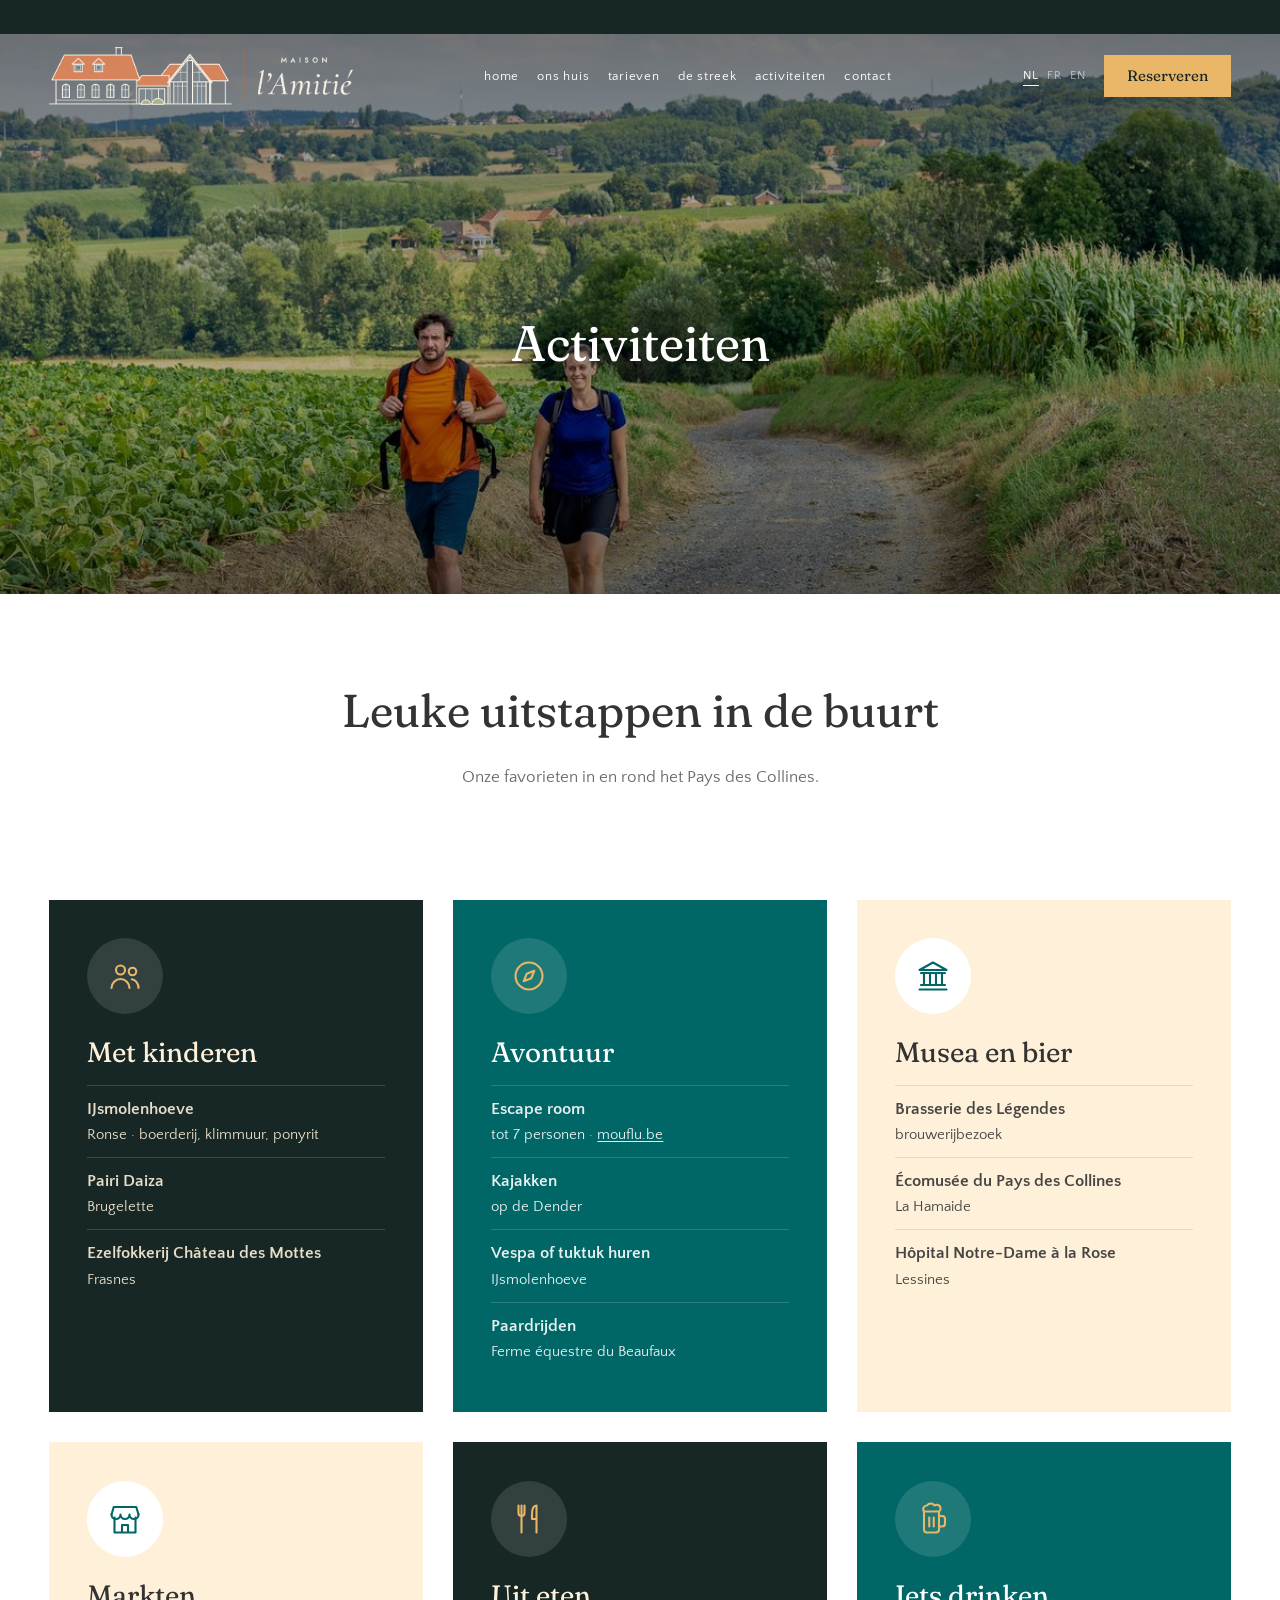
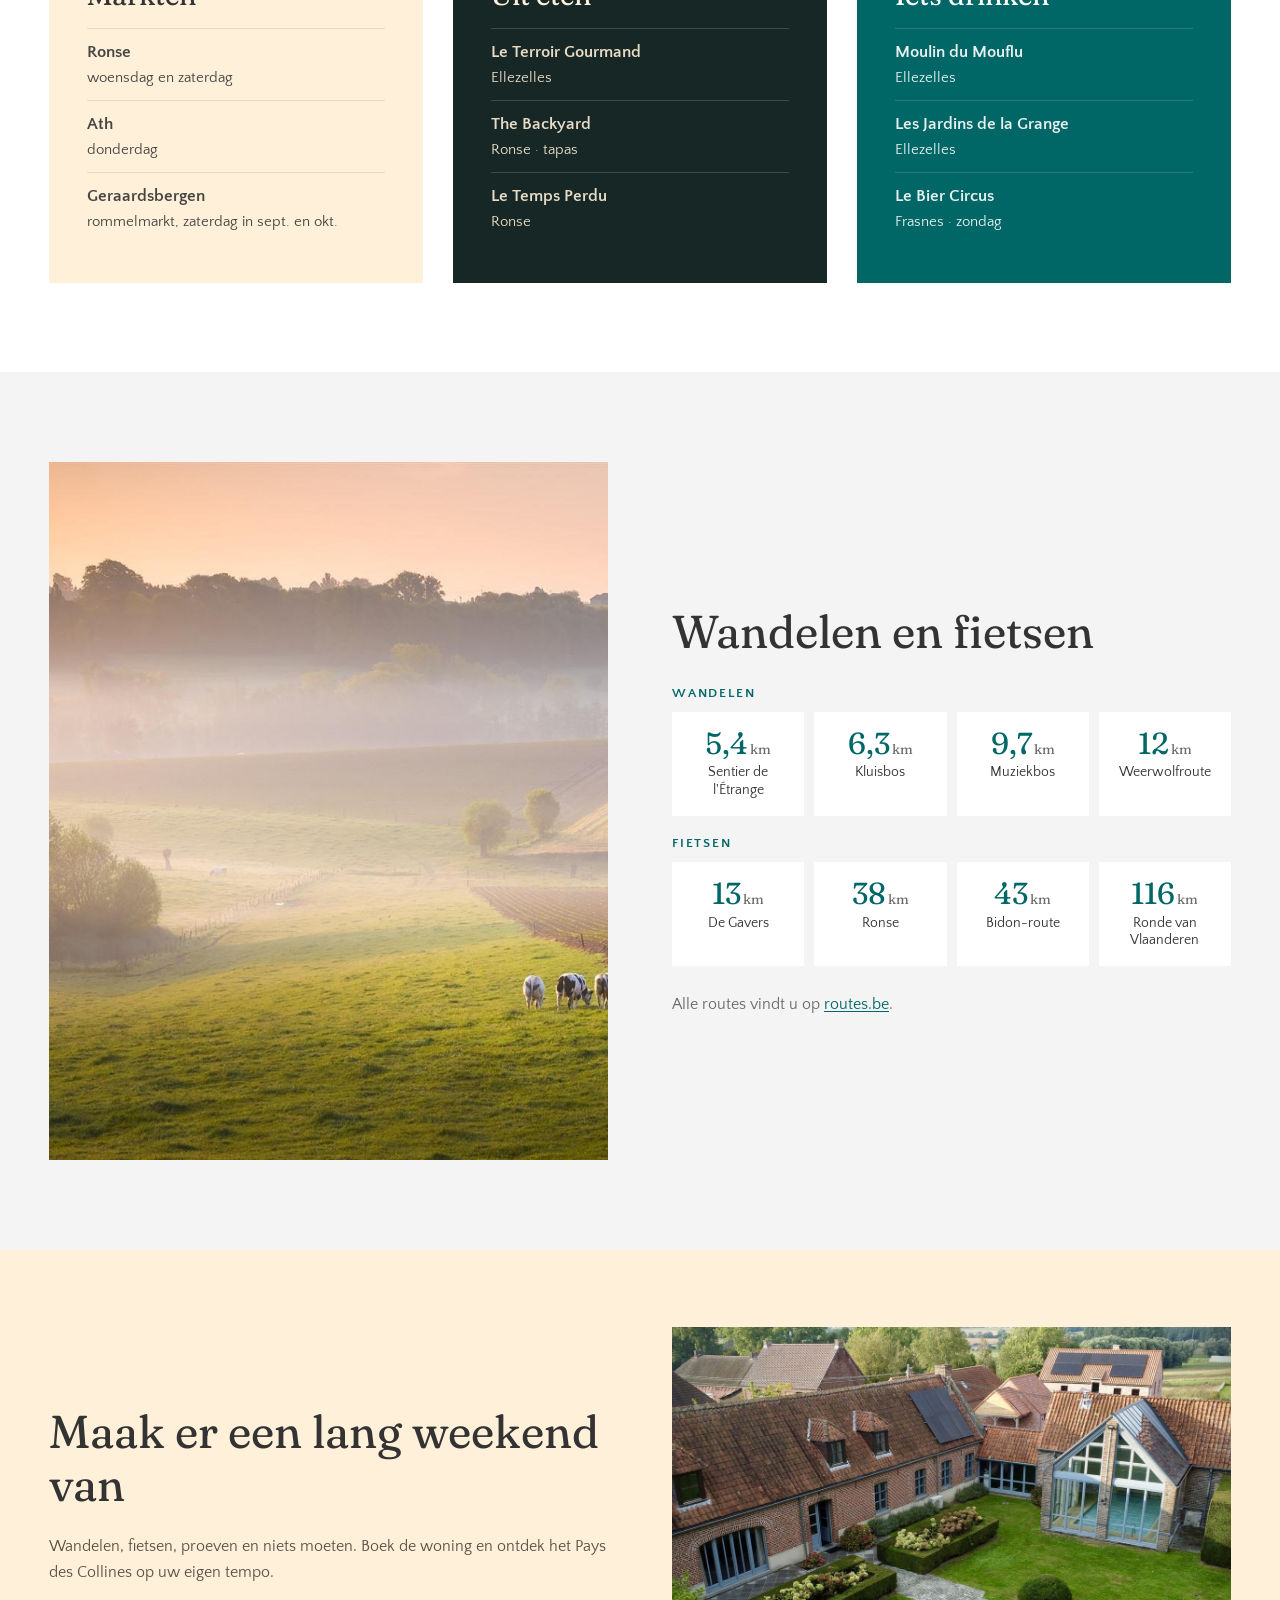
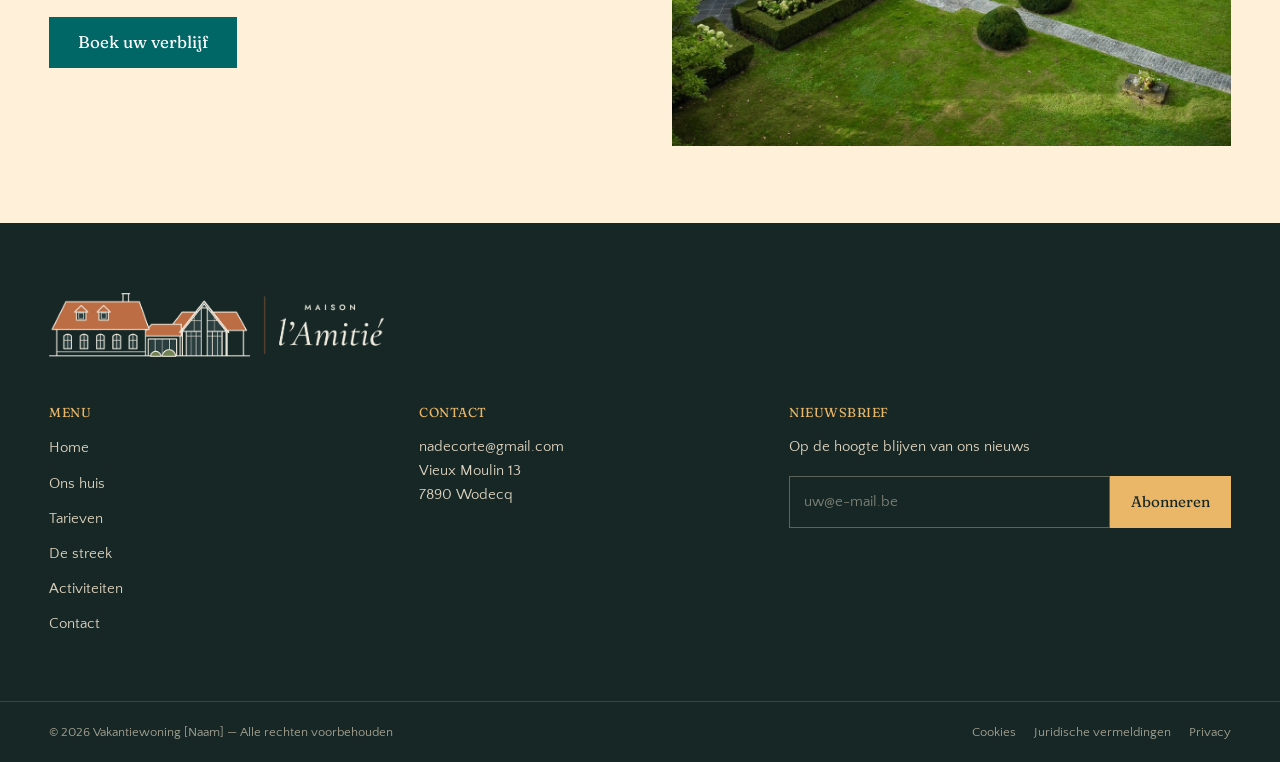
==== commit 6ecf783f: "Logo Maison l'Amitié in header en footer, plus favicon Co-Authored-By: Claude Opus 5.5 <noreply@anth" ====
--- a/activiteiten.html
+++ b/activiteiten.html
@@ -10,7 +10,9 @@
 <link rel="preconnect" href="https://fonts.gstatic.com" crossorigin>
 <!-- LETTERTYPE KOPPEN — zie css/style.css, blok 1b. -->
 <link href="https://fonts.googleapis.com/css2?family=Fraunces:SOFT,WONK,opsz,wght@0..100,0..1,9..144,300..500&family=Quattrocento+Sans:wght@400;700&display=swap" rel="stylesheet">
-<link rel="stylesheet" href="css/style.css?v=42">
+<link rel="icon" type="image/png" sizes="32x32" href="images/logo/favicon-32.png">
+<link rel="apple-touch-icon" href="images/logo/favicon-180.png">
+<link rel="stylesheet" href="css/style.css?v=44">
 </head>
 <body>
 
@@ -19,10 +21,10 @@
 <!-- ============ AANBIEDINGENBALK ============ -->
 <div class="topbar">
   <div class="topbar__track">
-    <a href="contact.html#beschikbaarheid">Midweek Escape — 2 nachten vanaf &euro;180</a>
+    <a href="reserveren.html#beschikbaarheid">Midweek Escape — 2 nachten vanaf &euro;180</a>
     <a href="contact.html">Wandelarrangement Pays des Collines</a>
     <a href="contact.html">Cadeaubon vanaf &euro;75</a>
-    <a href="contact.html#beschikbaarheid">Last minute: dit weekend</a>
+    <a href="reserveren.html#beschikbaarheid">Last minute: dit weekend</a>
   </div>
 </div>
 
@@ -30,12 +32,10 @@
 <header class="header" id="header">
   <div class="header__inner">
 
+    <!-- logo: licht boven de foto, donker zodra de header wit wordt -->
     <a class="logo" href="index.html">
-      <span class="logo__mark">&#10022;</span>
-      <span class="logo__text">
-        <strong>Vakantiewoning [Naam]</strong>
-        <em>Ellezelles</em>
-      </span>
+      <img class="logo__img logo__img--licht" src="images/logo/logo-licht.png" width="785" height="150" alt="Maison l'Amitié">
+      <img class="logo__img logo__img--donker" src="images/logo/logo-donker.png" width="785" height="150" alt="" aria-hidden="true">
     </a>
 
     <nav class="nav" id="nav" aria-label="Hoofdnavigatie">
@@ -46,7 +46,7 @@
         <li><a href="de-streek.html">De streek</a></li>
         <li><a href="activiteiten.html" aria-current="page">Activiteiten</a></li>
         <li><a href="contact.html">Contact</a></li>
-        <li class="nav__cta"><a href="contact.html#beschikbaarheid">Reserveren</a></li>
+        <li class="nav__cta"><a href="reserveren.html#beschikbaarheid">Reserveren</a></li>
       </ul>
     </nav>
 
@@ -56,7 +56,7 @@
         <a href="#">FR</a>
         <a href="#">EN</a>
       </div>
-      <a class="btn btn--gold" href="contact.html#beschikbaarheid">Reserveren</a>
+      <a class="btn btn--gold" href="reserveren.html#beschikbaarheid">Reserveren</a>
       <button class="burger" id="burger" aria-expanded="false" aria-controls="nav" aria-label="Navigatie wisselen">
         <span></span><span></span><span></span>
       </button>
@@ -206,7 +206,7 @@
         <h2>Maak er een lang weekend van</h2>
         <p>Wandelen, fietsen, proeven en niets moeten. Boek de woning en ontdek
            het Pays des Collines op uw eigen tempo.</p>
-        <a class="btn btn--teal" href="contact.html#beschikbaarheid">Boek uw verblijf</a>
+        <a class="btn btn--teal" href="reserveren.html#beschikbaarheid">Boek uw verblijf</a>
       </div>
       <div class="cta__media">
         <img loading="lazy" decoding="async" src="images/foto/breed-cta.jpg"
@@ -219,6 +219,9 @@
 
 <!-- ============ FOOTER ============ -->
 <footer class="footer">
+  <div class="container footer__merk">
+    <img src="images/logo/logo-licht.png" width="785" height="150" alt="Maison l'Amitié" loading="lazy" decoding="async">
+  </div>
   <div class="container footer__grid">
 
     <nav class="footer__col">
@@ -230,7 +233,7 @@
         <li><a href="de-streek.html">De streek</a></li>
         <li><a href="activiteiten.html" aria-current="page">Activiteiten</a></li>
         <li><a href="contact.html">Contact</a></li>
-        <li class="nav__cta"><a href="contact.html#beschikbaarheid">Reserveren</a></li>
+        <li class="nav__cta"><a href="reserveren.html#beschikbaarheid">Reserveren</a></li>
       </ul>
     </nav>
 
@@ -267,6 +270,6 @@
   </div>
 </footer>
 
-<script src="js/main.js?v=28"></script>
+<script src="js/main.js?v=29"></script>
 </body>
 </html>
--- a/css/style.css
+++ b/css/style.css
@@ -215,6 +215,14 @@
 .header.is-stuck a,.header.is-stuck .burger span{color:var(--text)}
 .header.is-stuck .burger span{background:var(--text)}
 .header.is-stuck .logo__mark{color:var(--teal)}
+
+/* logo als afbeelding: licht boven de hero, donker op de witte header */
+.logo__img{display:block;height:58px;width:auto}
+.logo__img--donker,
+.header.is-stuck .logo__img--licht{display:none}
+.header.is-stuck .logo__img--donker{display:block}
+.footer__merk{margin-bottom:48px}
+.footer__merk img{display:block;height:64px;width:auto}
 
 .logo{display:flex;align-items:center;gap:10px;color:#fff}
 .logo__mark{font-size:1.5rem;color:var(--gold);line-height:1}
@@ -727,6 +735,7 @@
 .formulier{max-width:790px;margin-inline:auto}   /* referentie: 790px */
 .formulier__intro{text-align:center;margin-bottom:2.4em}
 .formulier__intro p{color:var(--text-soft)}
+.formulier__intro a{color:var(--teal);text-decoration:underline;text-underline-offset:2px}
 
 .veldgroep{
   display:grid;
@@ -1041,6 +1050,8 @@
 
   .section__head{flex-direction:column;align-items:flex-start;gap:10px}
   .logo__text strong{font-size:.95rem}
+  .logo__img{height:40px}
+  .footer__merk img{height:52px}
   .header__actions .btn{display:none}   /* staat als item in het mobiele menu */
 
   /* footer: twee linkkolommen naast elkaar, contact en nieuwsbrief eronder */
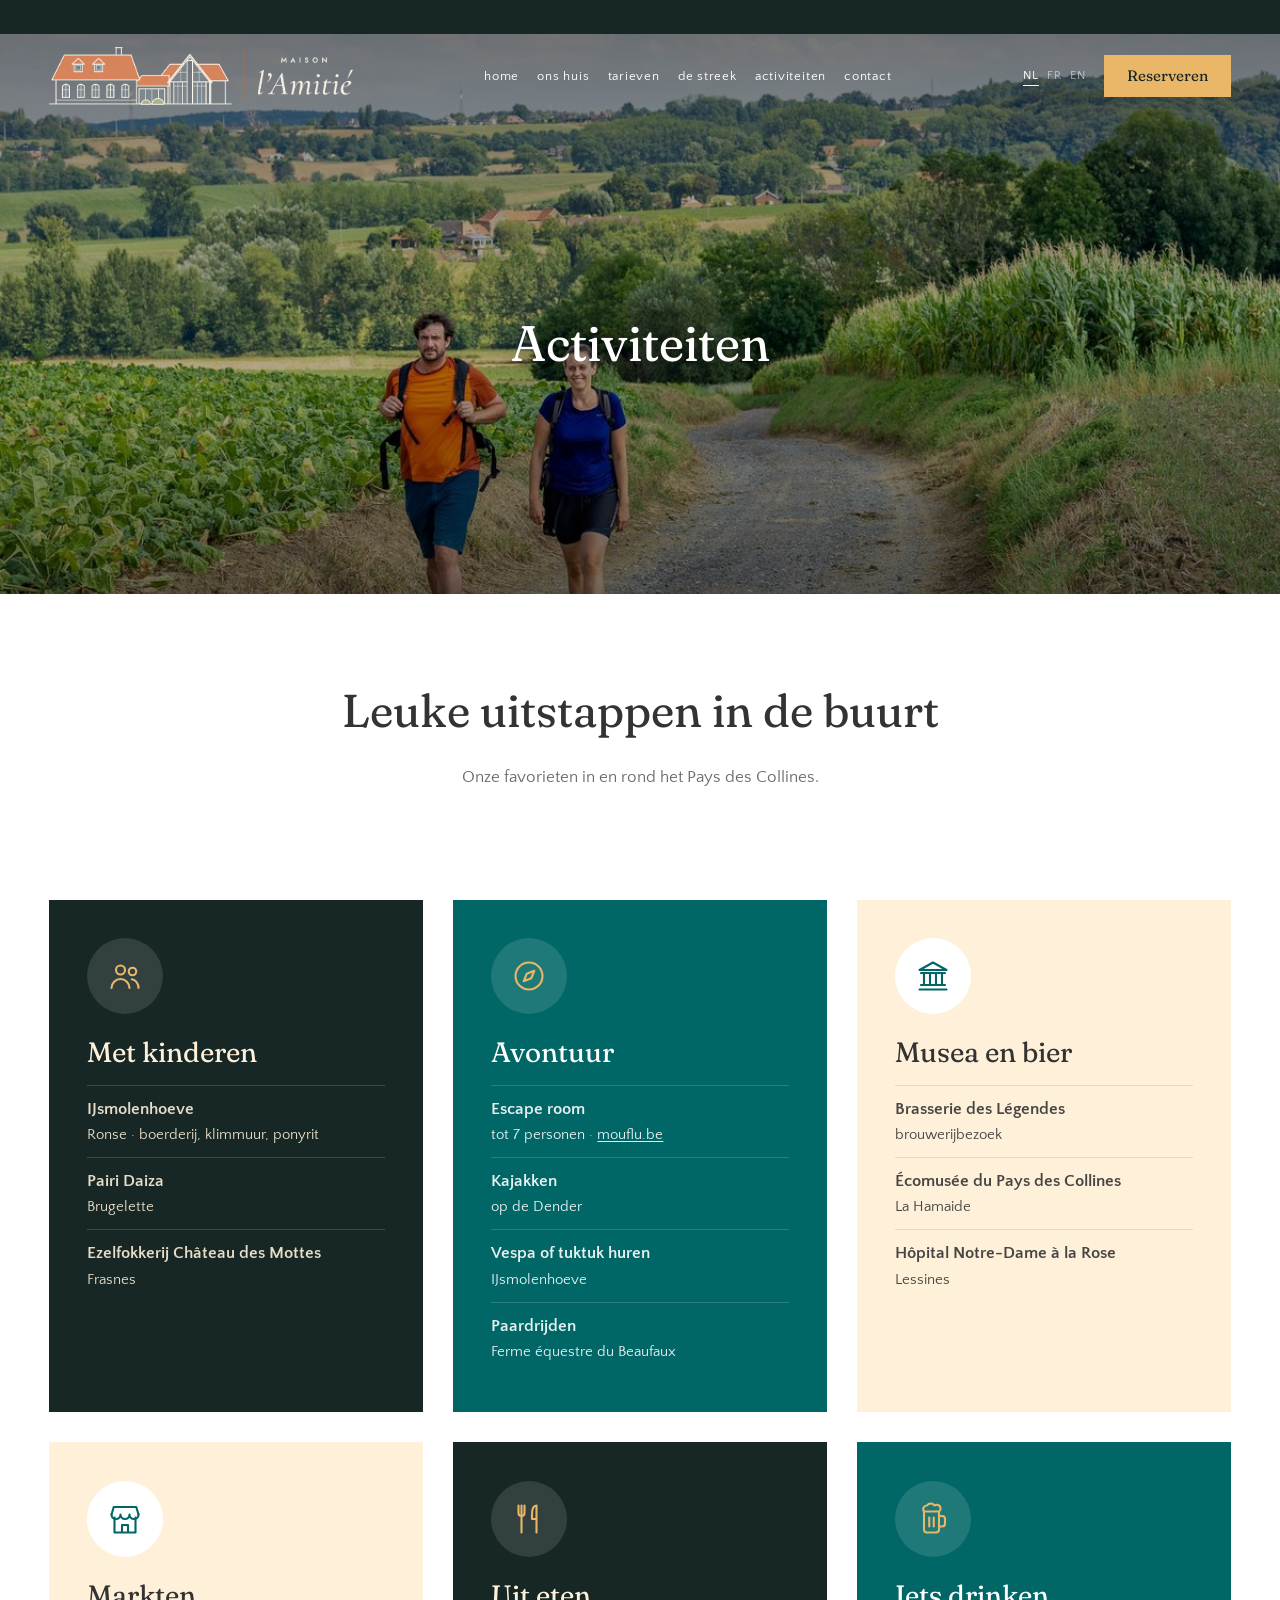
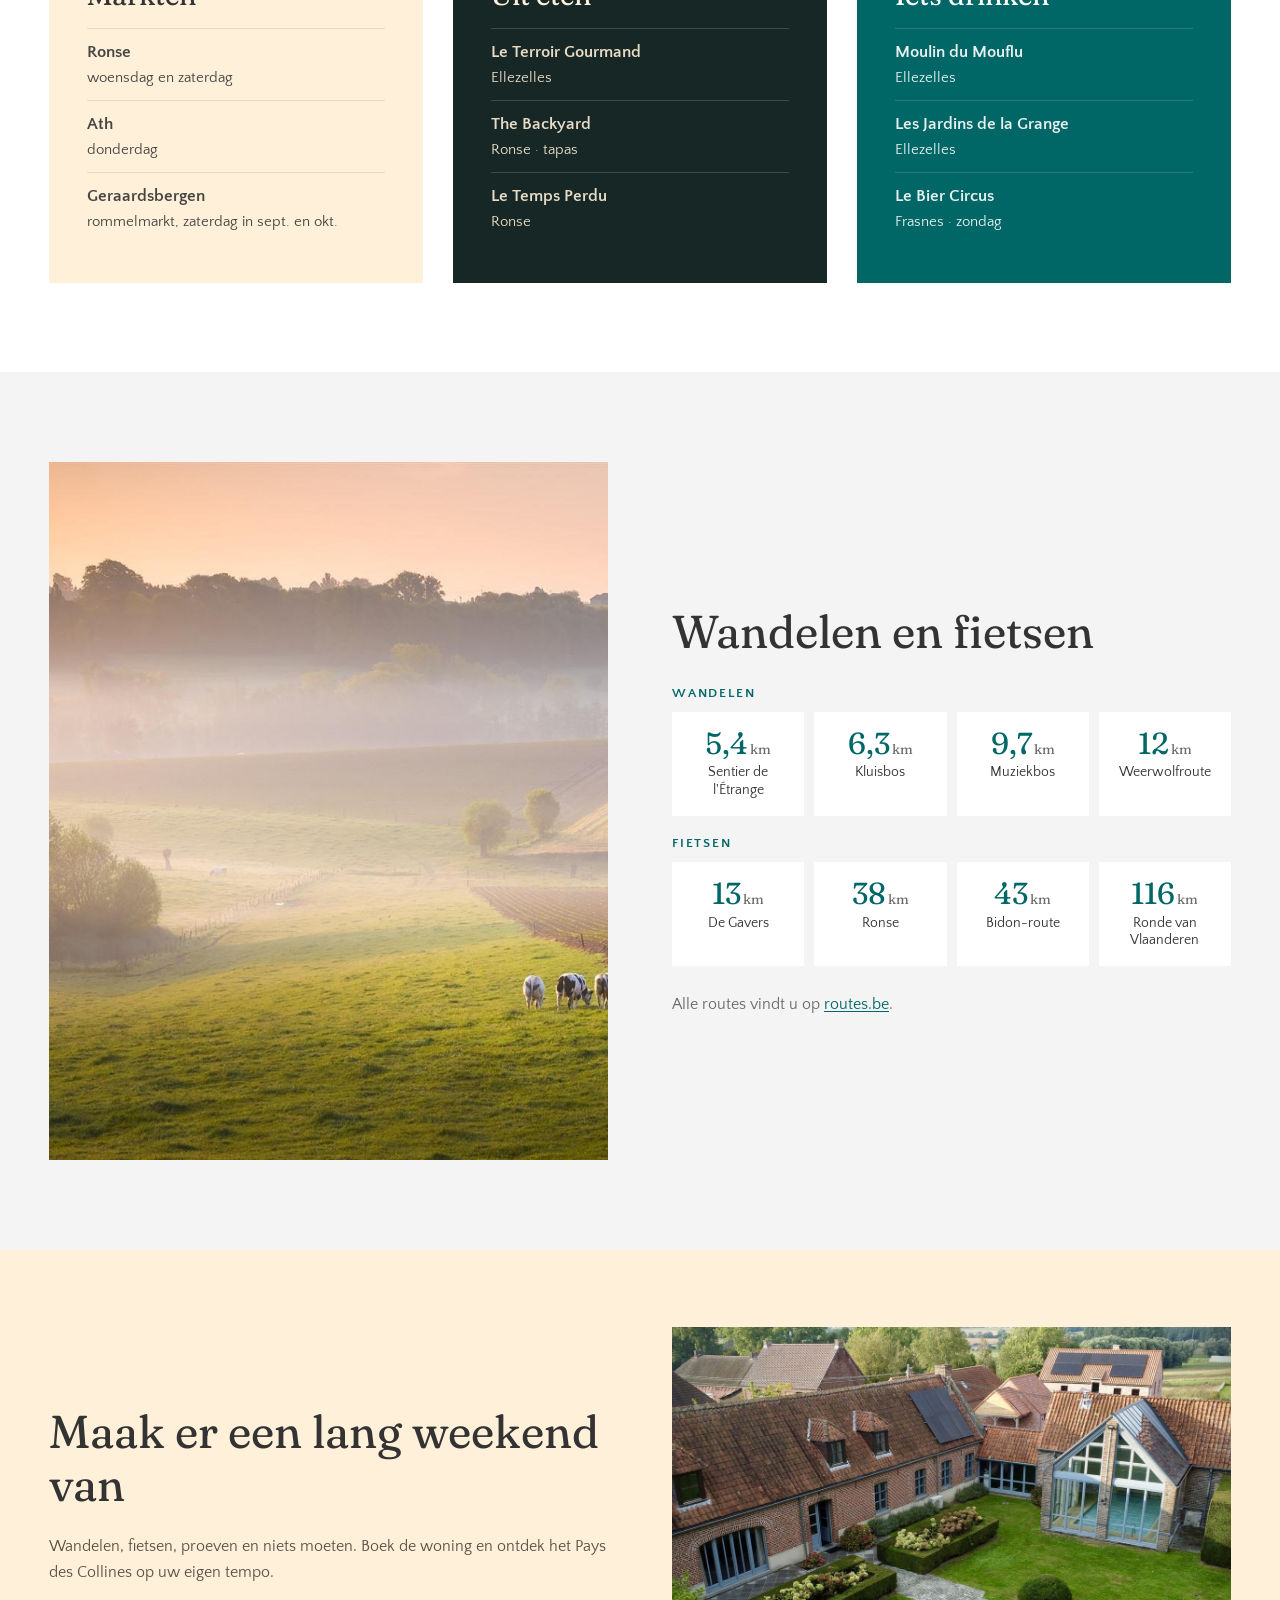
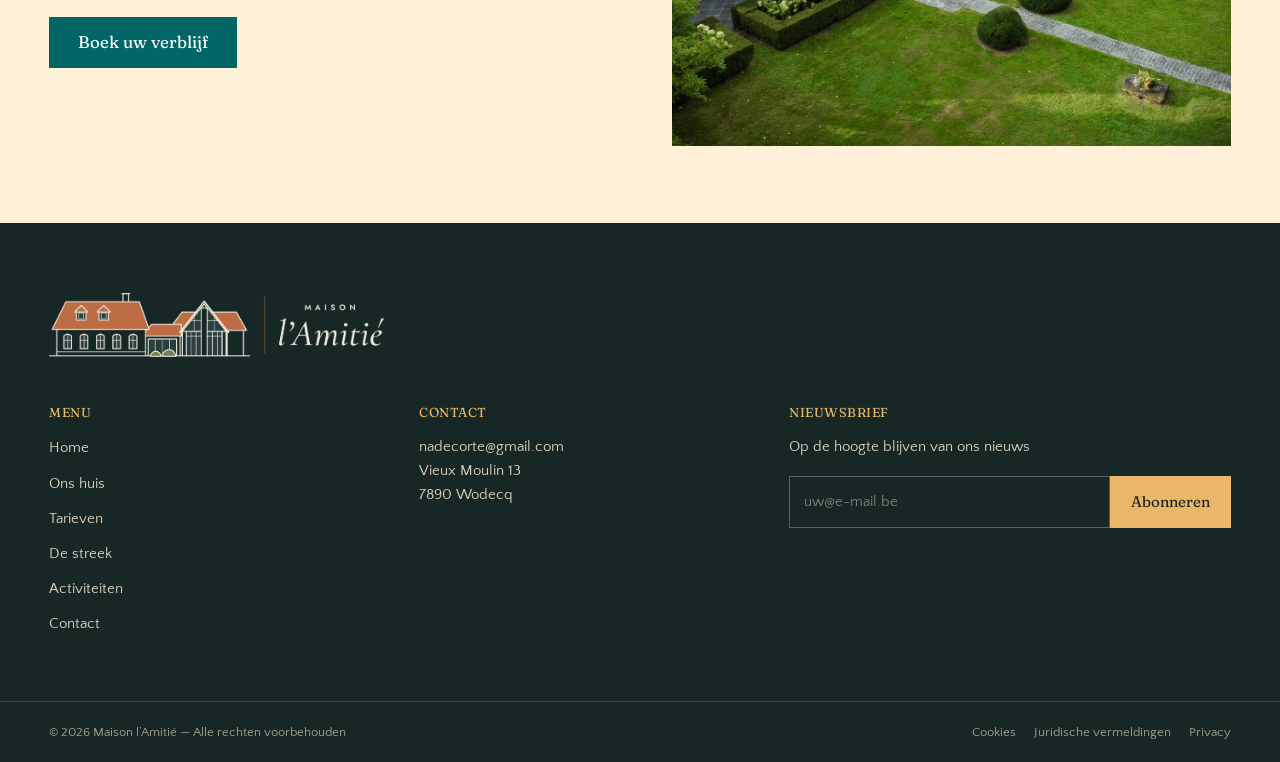
==== commit cde854c0: "Naam Maison l'Amitié in plaats van [Naam] op de hele site Co-Authored-By: Claude Opus 5.5 <noreply@a" ====
--- a/activiteiten.html
+++ b/activiteiten.html
@@ -3,7 +3,7 @@
 <head>
 <meta charset="utf-8">
 <meta name="viewport" content="width=device-width, initial-scale=1">
-<title>Activiteiten — Vakantiewoning [Naam] in Ellezelles</title>
+<title>Activiteiten — Maison l’Amitié in Ellezelles</title>
 <meta name="description" content="Leuke uitstappen rond Ellezelles: activiteiten voor kinderen, avontuur, musea, wandel- en fietsroutes en de beste adressen om te eten en te drinken.">
 
 <link rel="preconnect" href="https://fonts.googleapis.com">
@@ -34,7 +34,7 @@
 
     <!-- logo: licht boven de foto, donker zodra de header wit wordt -->
     <a class="logo" href="index.html">
-      <img class="logo__img logo__img--licht" src="images/logo/logo-licht.png" width="785" height="150" alt="Maison l'Amitié">
+      <img class="logo__img logo__img--licht" src="images/logo/logo-licht.png" width="785" height="150" alt="Maison l’Amitié">
       <img class="logo__img logo__img--donker" src="images/logo/logo-donker.png" width="785" height="150" alt="" aria-hidden="true">
     </a>
 
@@ -220,7 +220,7 @@
 <!-- ============ FOOTER ============ -->
 <footer class="footer">
   <div class="container footer__merk">
-    <img src="images/logo/logo-licht.png" width="785" height="150" alt="Maison l'Amitié" loading="lazy" decoding="async">
+    <img src="images/logo/logo-licht.png" width="785" height="150" alt="Maison l’Amitié" loading="lazy" decoding="async">
   </div>
   <div class="container footer__grid">
 
@@ -260,7 +260,7 @@
 
   <div class="footer__bar">
     <div class="container footer__bar-inner">
-      <span>&copy; <span id="year"></span> Vakantiewoning [Naam] &mdash; Alle rechten voorbehouden</span>
+      <span>&copy; <span id="year"></span> Maison l’Amitié &mdash; Alle rechten voorbehouden</span>
       <span class="footer__legal">
         <a href="#">Cookies</a>
         <a href="#">Juridische vermeldingen</a>
--- a/css/style.css
+++ b/css/style.css
@@ -1,5 +1,5 @@
 /* =========================================================
-   Vakantiewoning [Naam] — stylesheet
+   Maison l’Amitié — stylesheet
    Structuur & designtokens overgenomen van sanglier-durbuy.be
    ========================================================= */
 
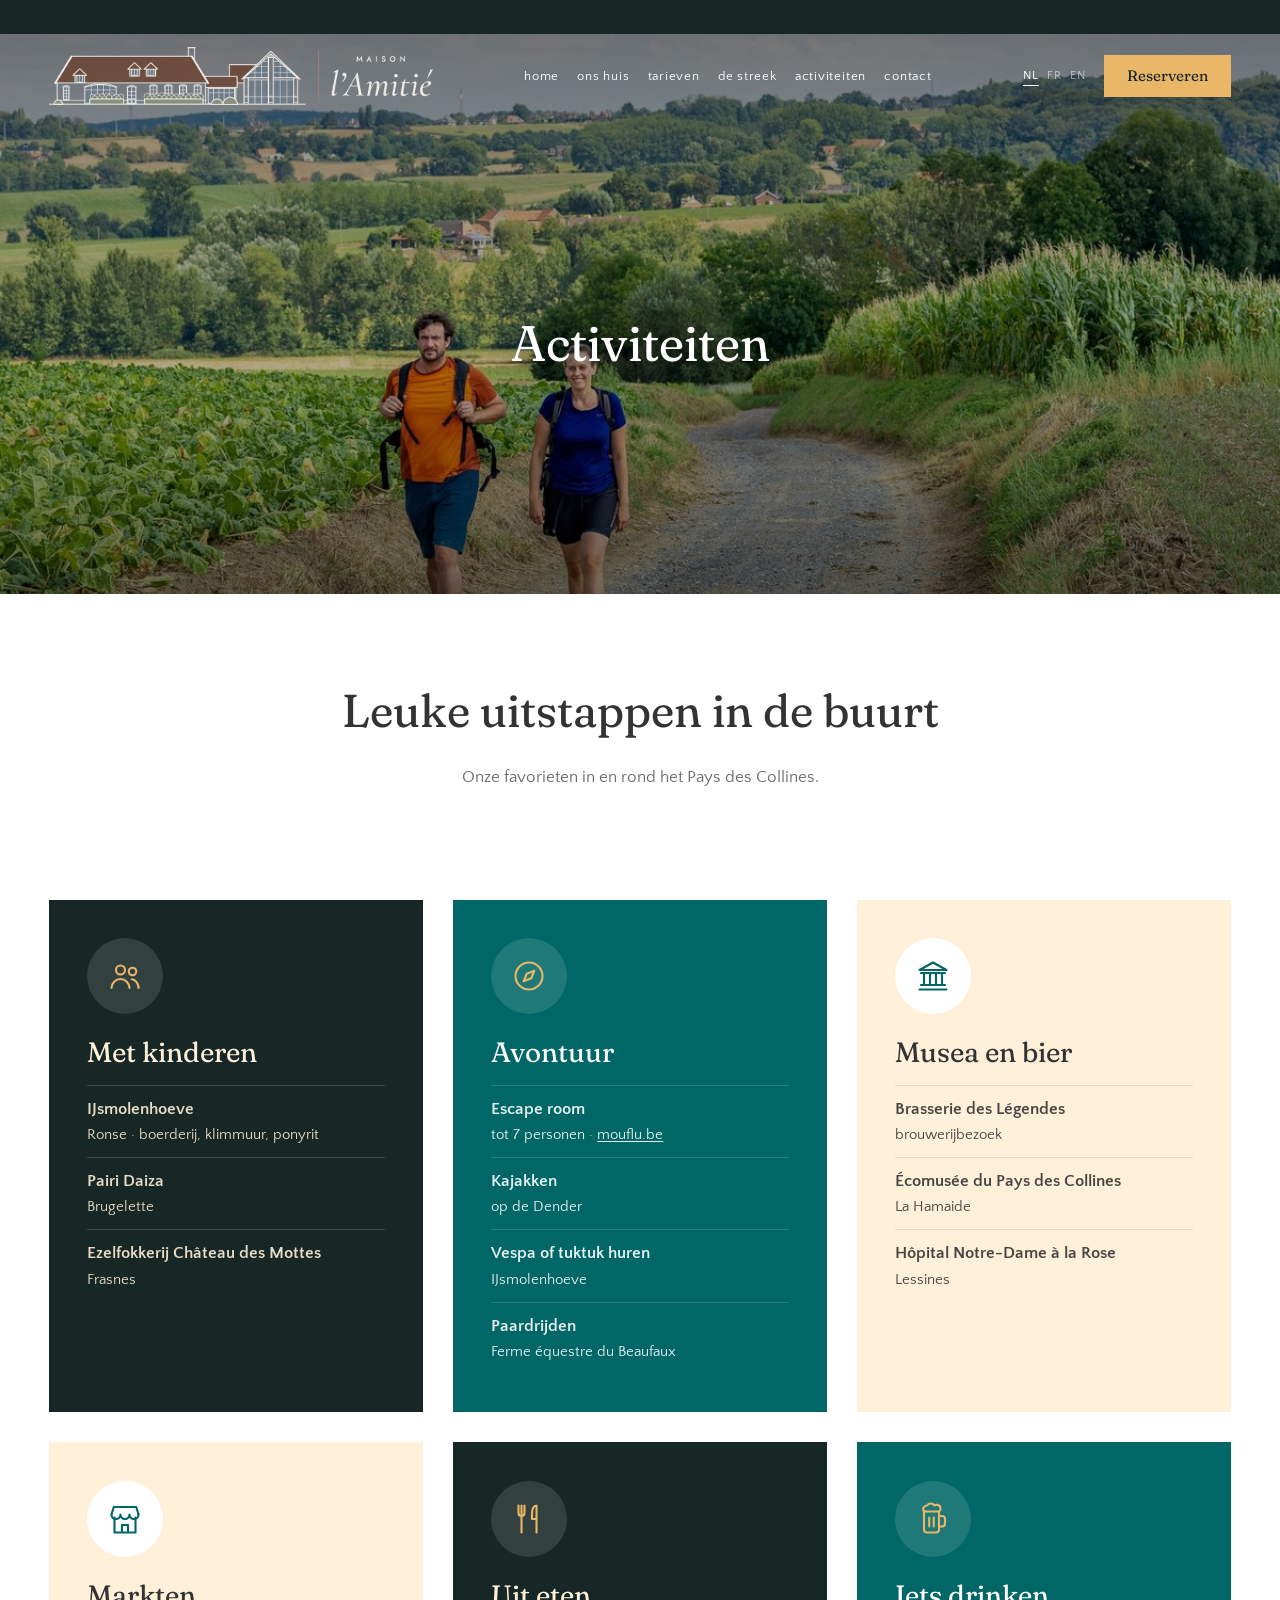
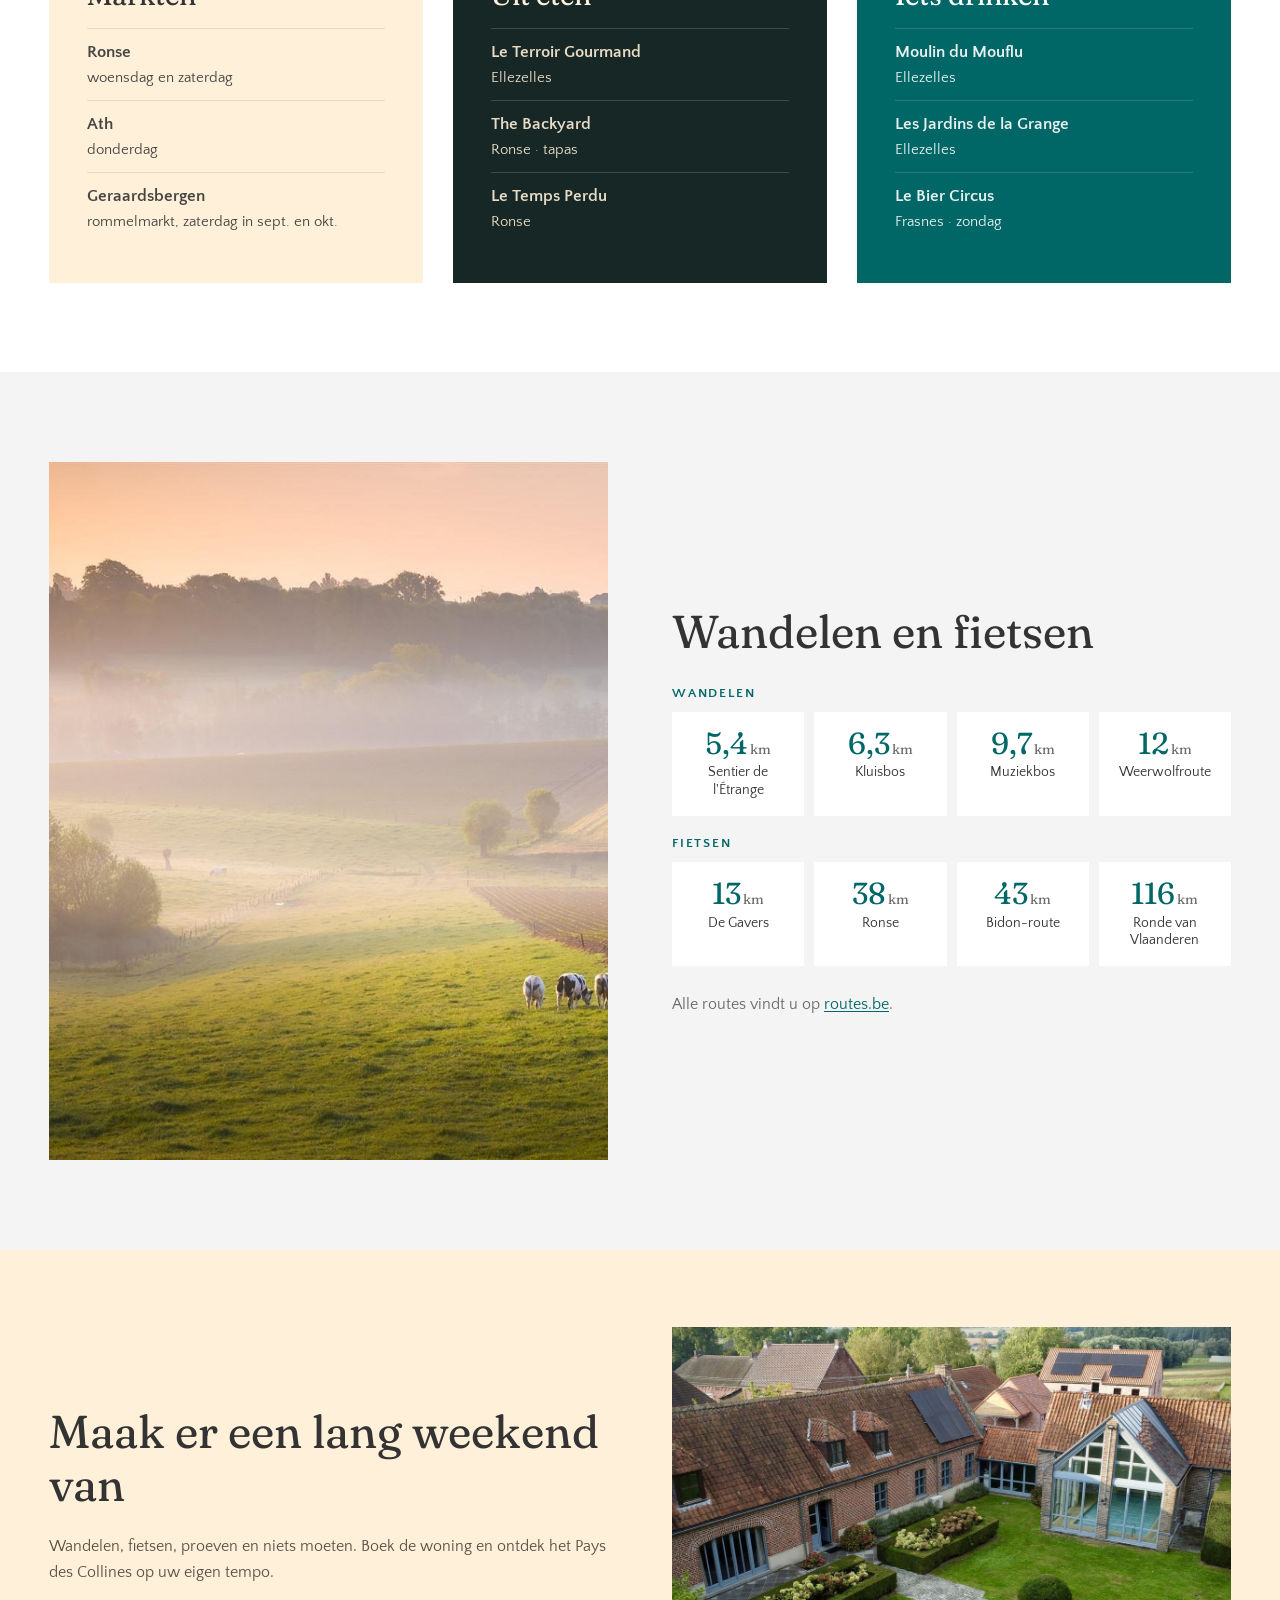
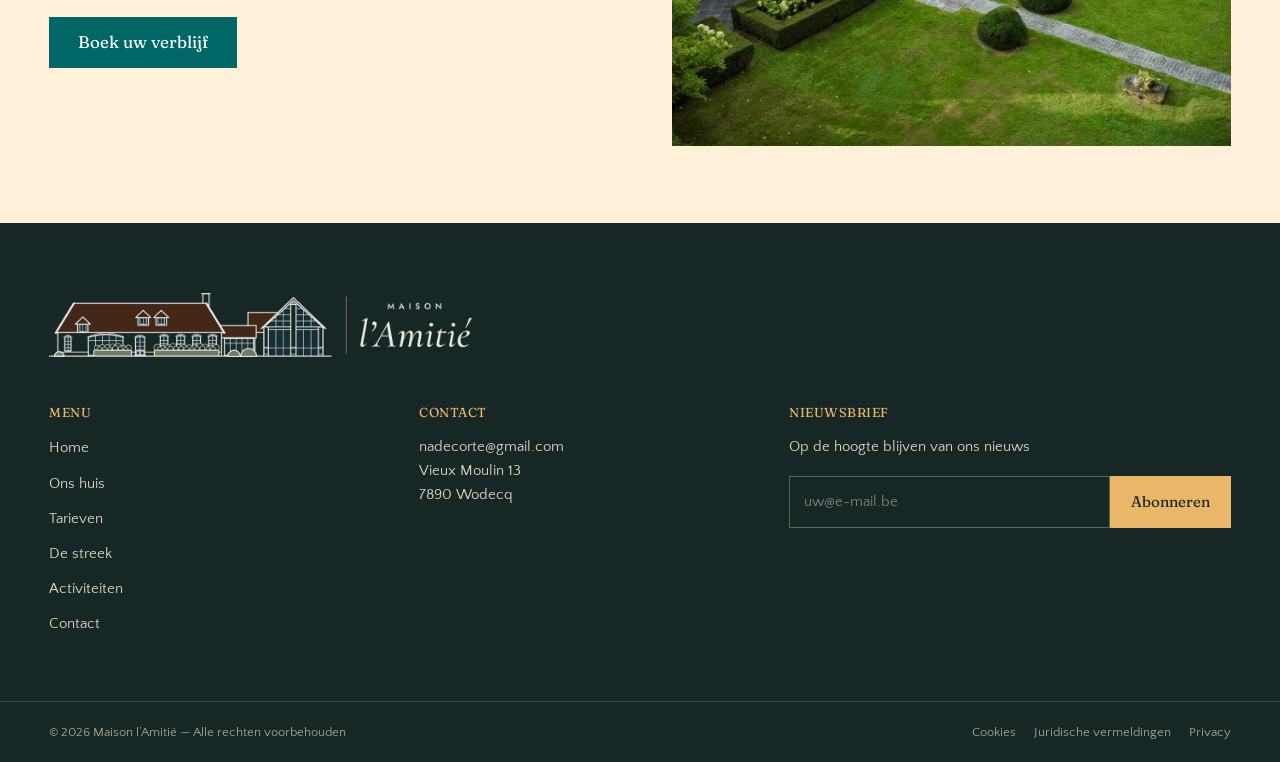
==== commit 3a6de5c0: "Nieuw logo (zachtere dakkleur, volledige gevel) in header, footer en favicon Co-Authored-By: Claude " ====
--- a/activiteiten.html
+++ b/activiteiten.html
@@ -12,7 +12,7 @@
 <link href="https://fonts.googleapis.com/css2?family=Fraunces:SOFT,WONK,opsz,wght@0..100,0..1,9..144,300..500&family=Quattrocento+Sans:wght@400;700&display=swap" rel="stylesheet">
 <link rel="icon" type="image/png" sizes="32x32" href="images/logo/favicon-32.png">
 <link rel="apple-touch-icon" href="images/logo/favicon-180.png">
-<link rel="stylesheet" href="css/style.css?v=44">
+<link rel="stylesheet" href="css/style.css?v=45">
 </head>
 <body>
 
@@ -34,7 +34,7 @@
 
     <!-- logo: licht boven de foto, donker zodra de header wit wordt -->
     <a class="logo" href="index.html">
-      <img class="logo__img logo__img--licht" src="images/logo/logo-licht.png" width="785" height="150" alt="Maison l’Amitié">
+      <img class="logo__img logo__img--licht" src="images/logo/logo-licht.png" width="992" height="150" alt="Maison l’Amitié">
       <img class="logo__img logo__img--donker" src="images/logo/logo-donker.png" width="785" height="150" alt="" aria-hidden="true">
     </a>
 
@@ -220,7 +220,7 @@
 <!-- ============ FOOTER ============ -->
 <footer class="footer">
   <div class="container footer__merk">
-    <img src="images/logo/logo-licht.png" width="785" height="150" alt="Maison l’Amitié" loading="lazy" decoding="async">
+    <img src="images/logo/logo-licht.png" width="992" height="150" alt="Maison l’Amitié" loading="lazy" decoding="async">
   </div>
   <div class="container footer__grid">
 
--- a/css/style.css
+++ b/css/style.css
@@ -945,6 +945,10 @@
   .nav__list{gap:18px}
   .nav__list > li > a{font-size:.8125rem}
 }
+/* breed logo + volledig menu: net boven de omslag naar het mobiele menu krap */
+@media (max-width:1200px){
+  .logo__img{height:42px}
+}
 
 /* Zodra de 4 kaarten niet meer naast elkaar passen, wordt het een carousel.
    Kaartbreedte en tussenruimte zijn overgenomen van de referentiesite
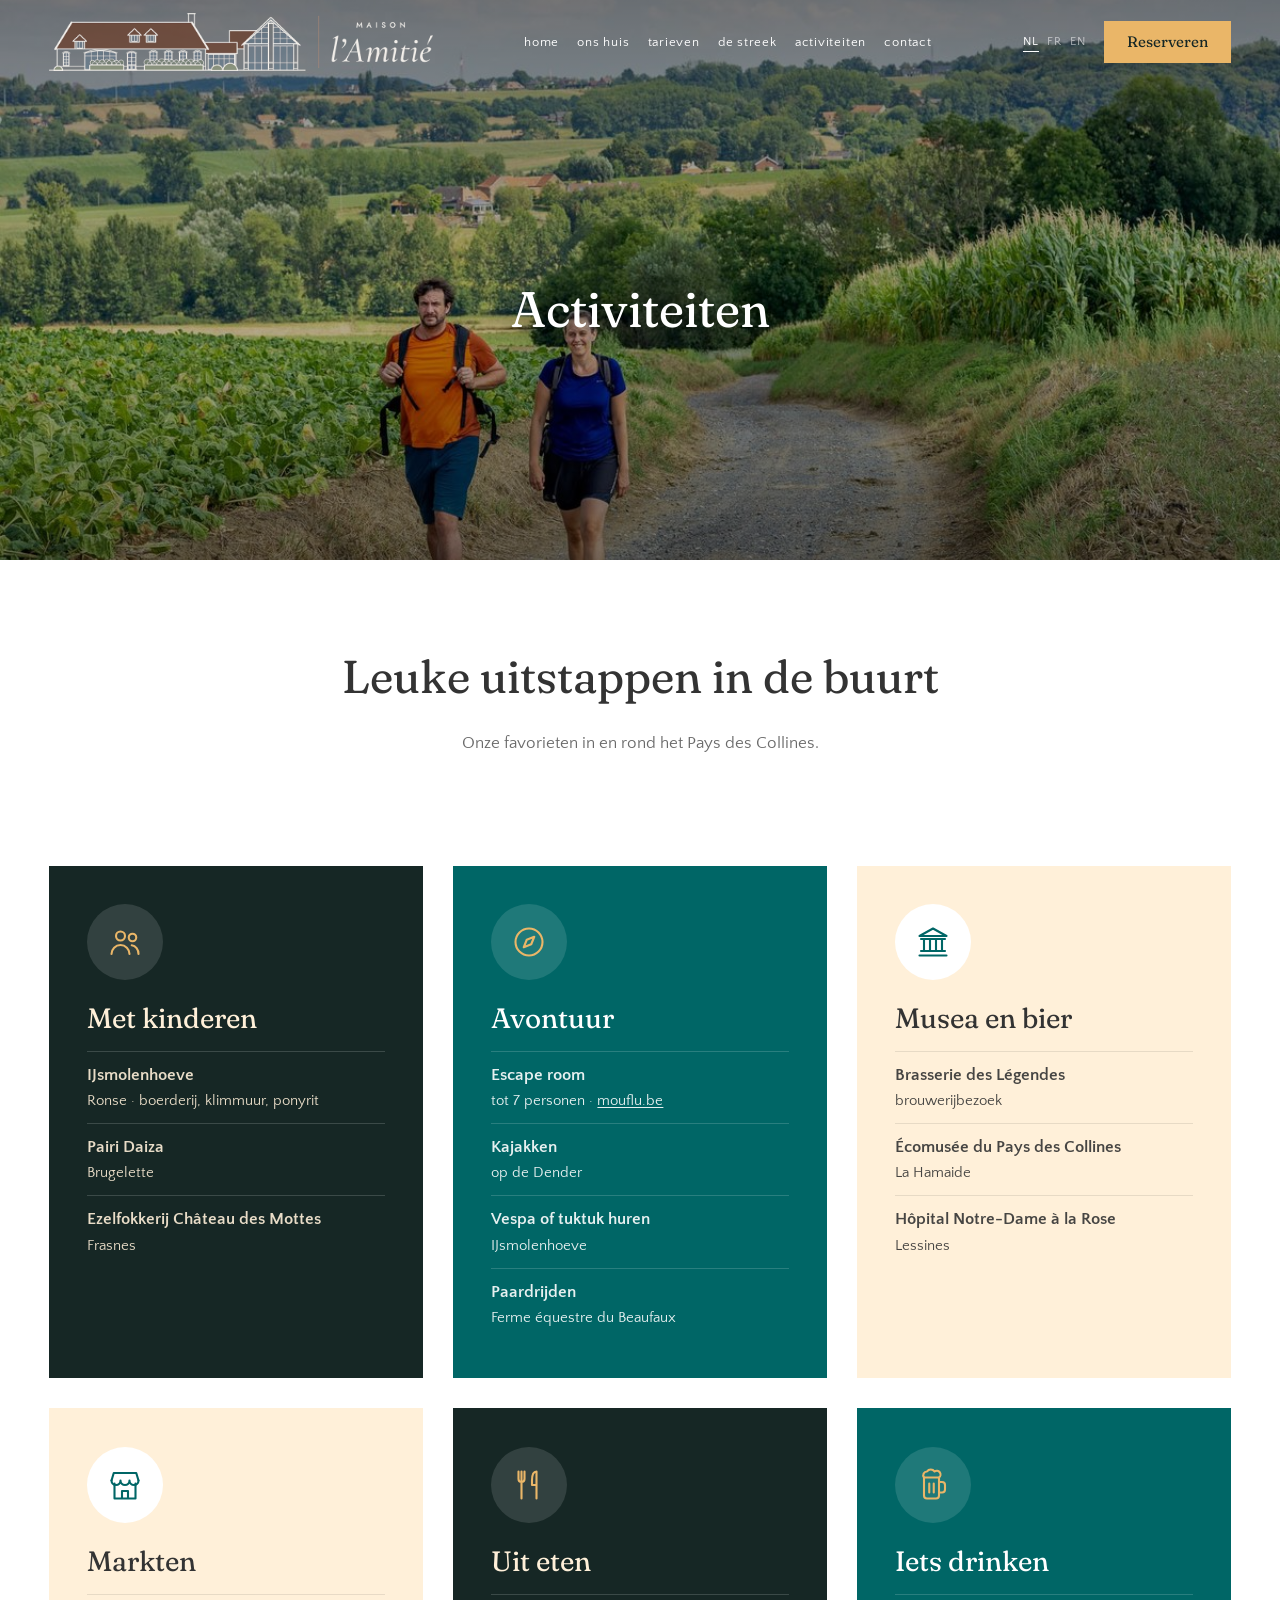
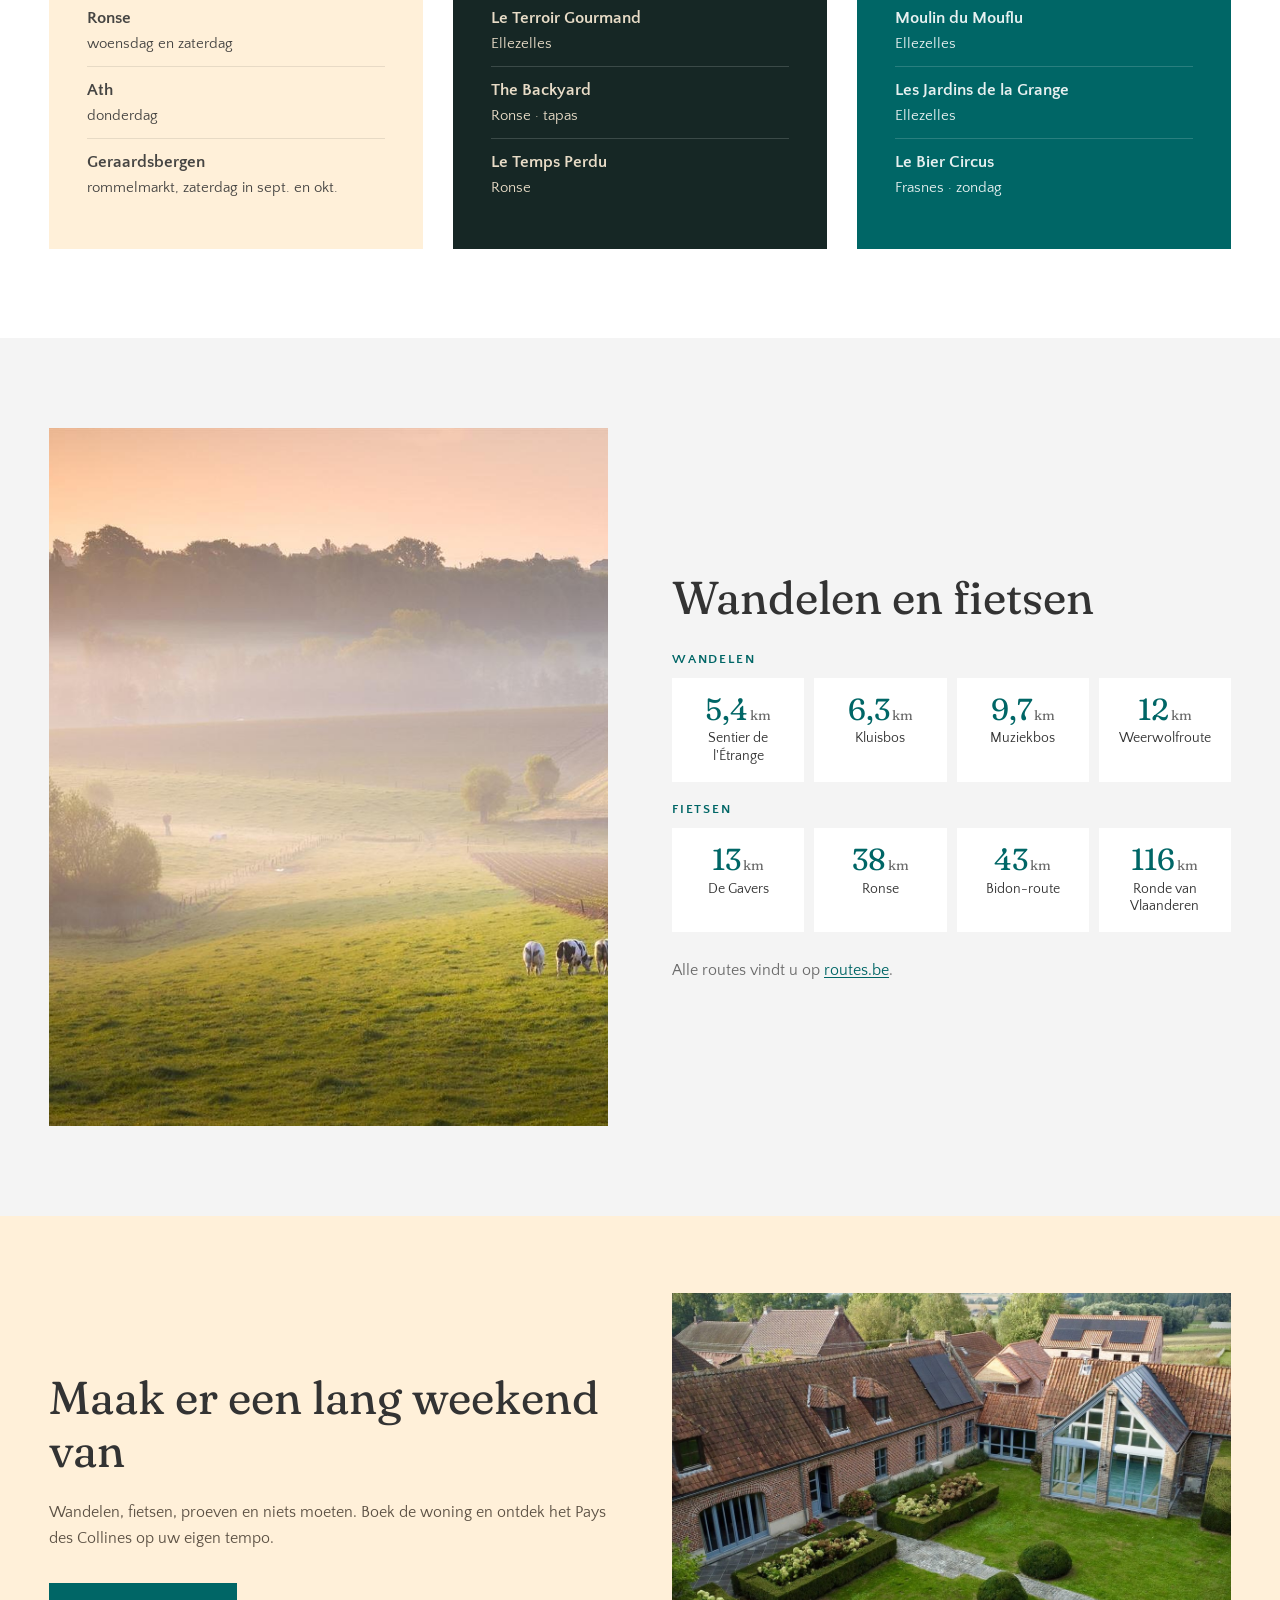
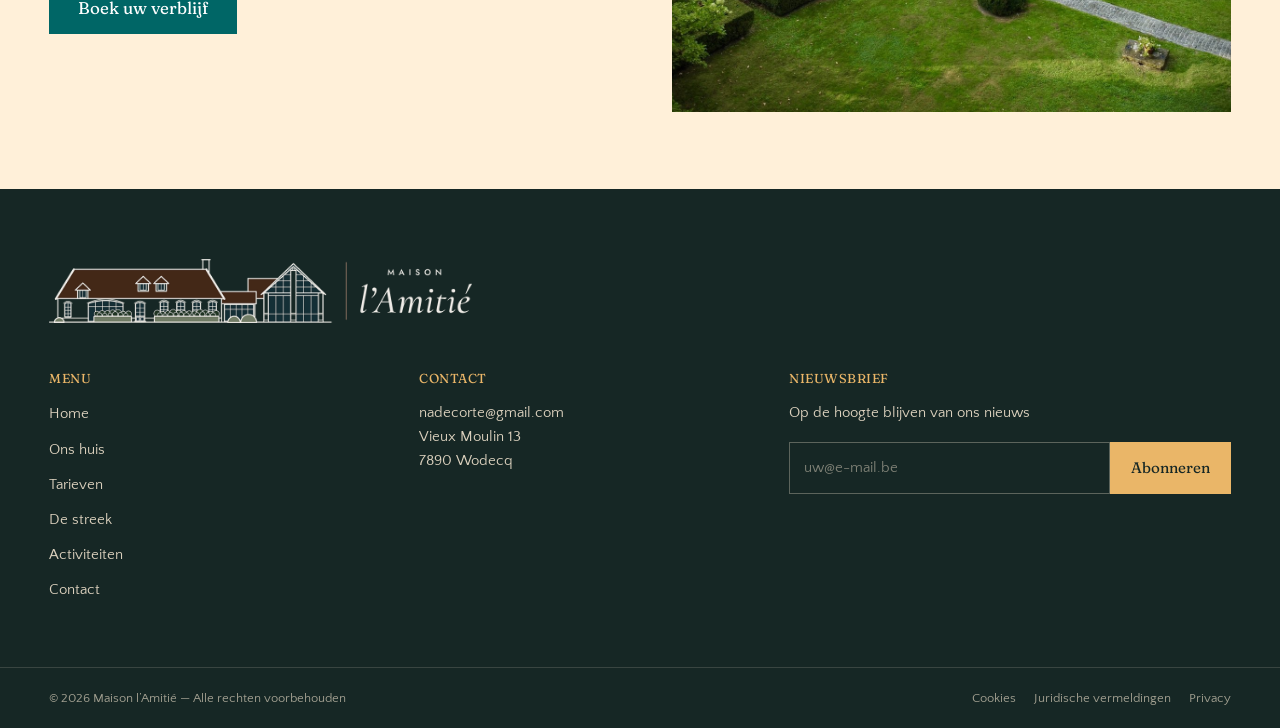
==== commit 24c60120: "Aanbiedingenbalk bovenaan verwijderd Co-Authored-By: Claude Opus 5.5 <noreply@anthropic.com>" ====
--- a/activiteiten.html
+++ b/activiteiten.html
@@ -12,21 +12,11 @@
 <link href="https://fonts.googleapis.com/css2?family=Fraunces:SOFT,WONK,opsz,wght@0..100,0..1,9..144,300..500&family=Quattrocento+Sans:wght@400;700&display=swap" rel="stylesheet">
 <link rel="icon" type="image/png" sizes="32x32" href="images/logo/favicon-32.png">
 <link rel="apple-touch-icon" href="images/logo/favicon-180.png">
-<link rel="stylesheet" href="css/style.css?v=45">
+<link rel="stylesheet" href="css/style.css?v=46">
 </head>
 <body>
 
 <a class="skip-link" href="#main">Naar de inhoud</a>
-
-<!-- ============ AANBIEDINGENBALK ============ -->
-<div class="topbar">
-  <div class="topbar__track">
-    <a href="reserveren.html#beschikbaarheid">Midweek Escape — 2 nachten vanaf &euro;180</a>
-    <a href="contact.html">Wandelarrangement Pays des Collines</a>
-    <a href="contact.html">Cadeaubon vanaf &euro;75</a>
-    <a href="reserveren.html#beschikbaarheid">Last minute: dit weekend</a>
-  </div>
-</div>
 
 <!-- ============ HEADER ============ -->
 <header class="header" id="header">
--- a/css/style.css
+++ b/css/style.css
@@ -31,7 +31,7 @@
   --pad: 24px;            /* horizontale marge van .container */
   --gap: 30px;
   --header-h: 84px;
-  --topbar-h: 34px;
+  --topbar-h: 0px;   /* aanbiedingenbalk verwijderd; zet terug op 34px als die terugkomt */
 
   --ease: cubic-bezier(.4,0,.2,1);
 }
@@ -166,30 +166,6 @@
 }
 .link-arrow::after{content:" \2192"}
 .link-arrow:hover{opacity:.65}
-
-/* ---------- 5. Aanbiedingenbalk ---------- */
-.topbar{
-  height:var(--topbar-h);
-  background:var(--dark);
-  color:var(--cream);
-  overflow:hidden;
-  position:relative;
-  z-index:60;
-}
-.topbar__track{
-  display:flex;gap:48px;align-items:center;height:100%;
-  white-space:nowrap;
-  padding-left:100%;
-  animation:ticker 34s linear infinite;
-  font-size:.8125rem;letter-spacing:.03em;
-}
-.topbar__track a{border-bottom:1px solid transparent}
-.topbar__track a:hover{border-color:var(--gold)}
-.topbar:hover .topbar__track{animation-play-state:paused}
-@keyframes ticker{to{transform:translateX(-100%)}}
-@media (prefers-reduced-motion:reduce){
-  .topbar__track{animation:none;padding-left:0;justify-content:center;overflow-x:auto}
-}
 
 /* ---------- 6. Header ---------- */
 .header{
